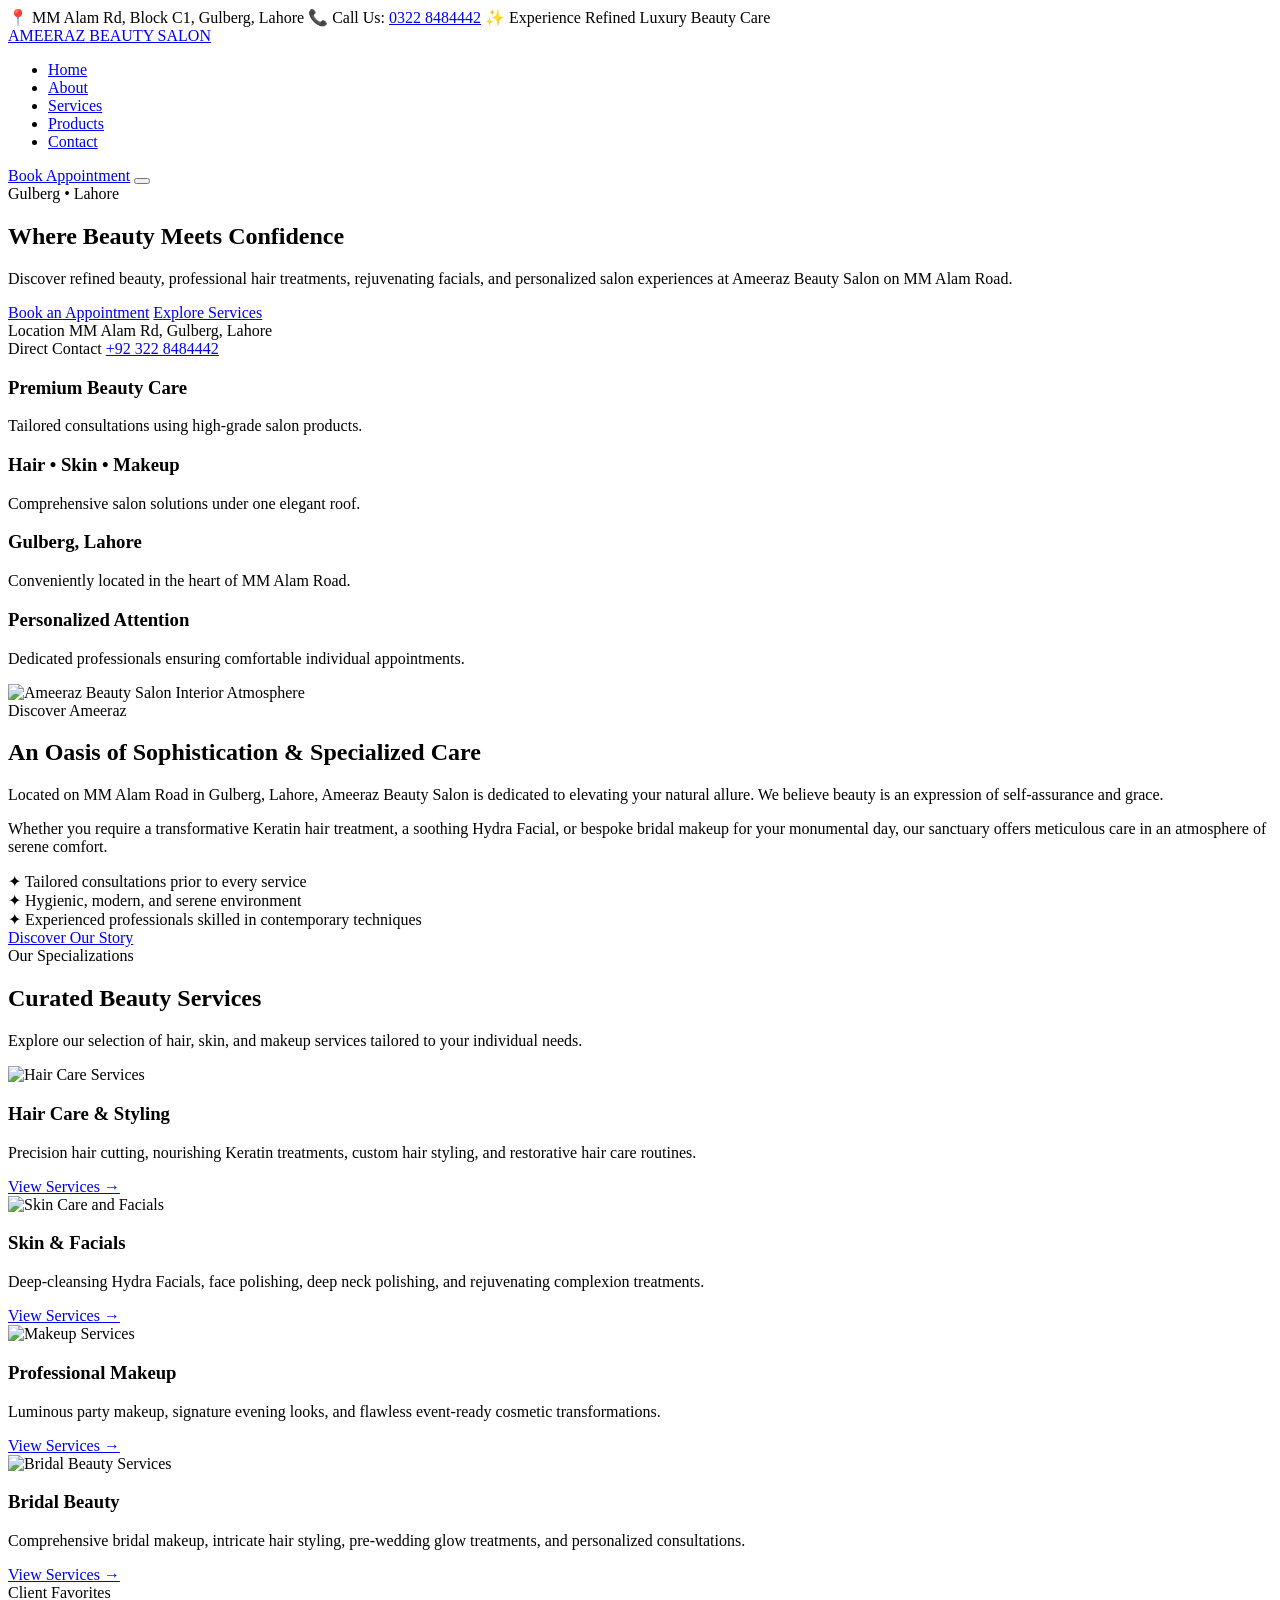
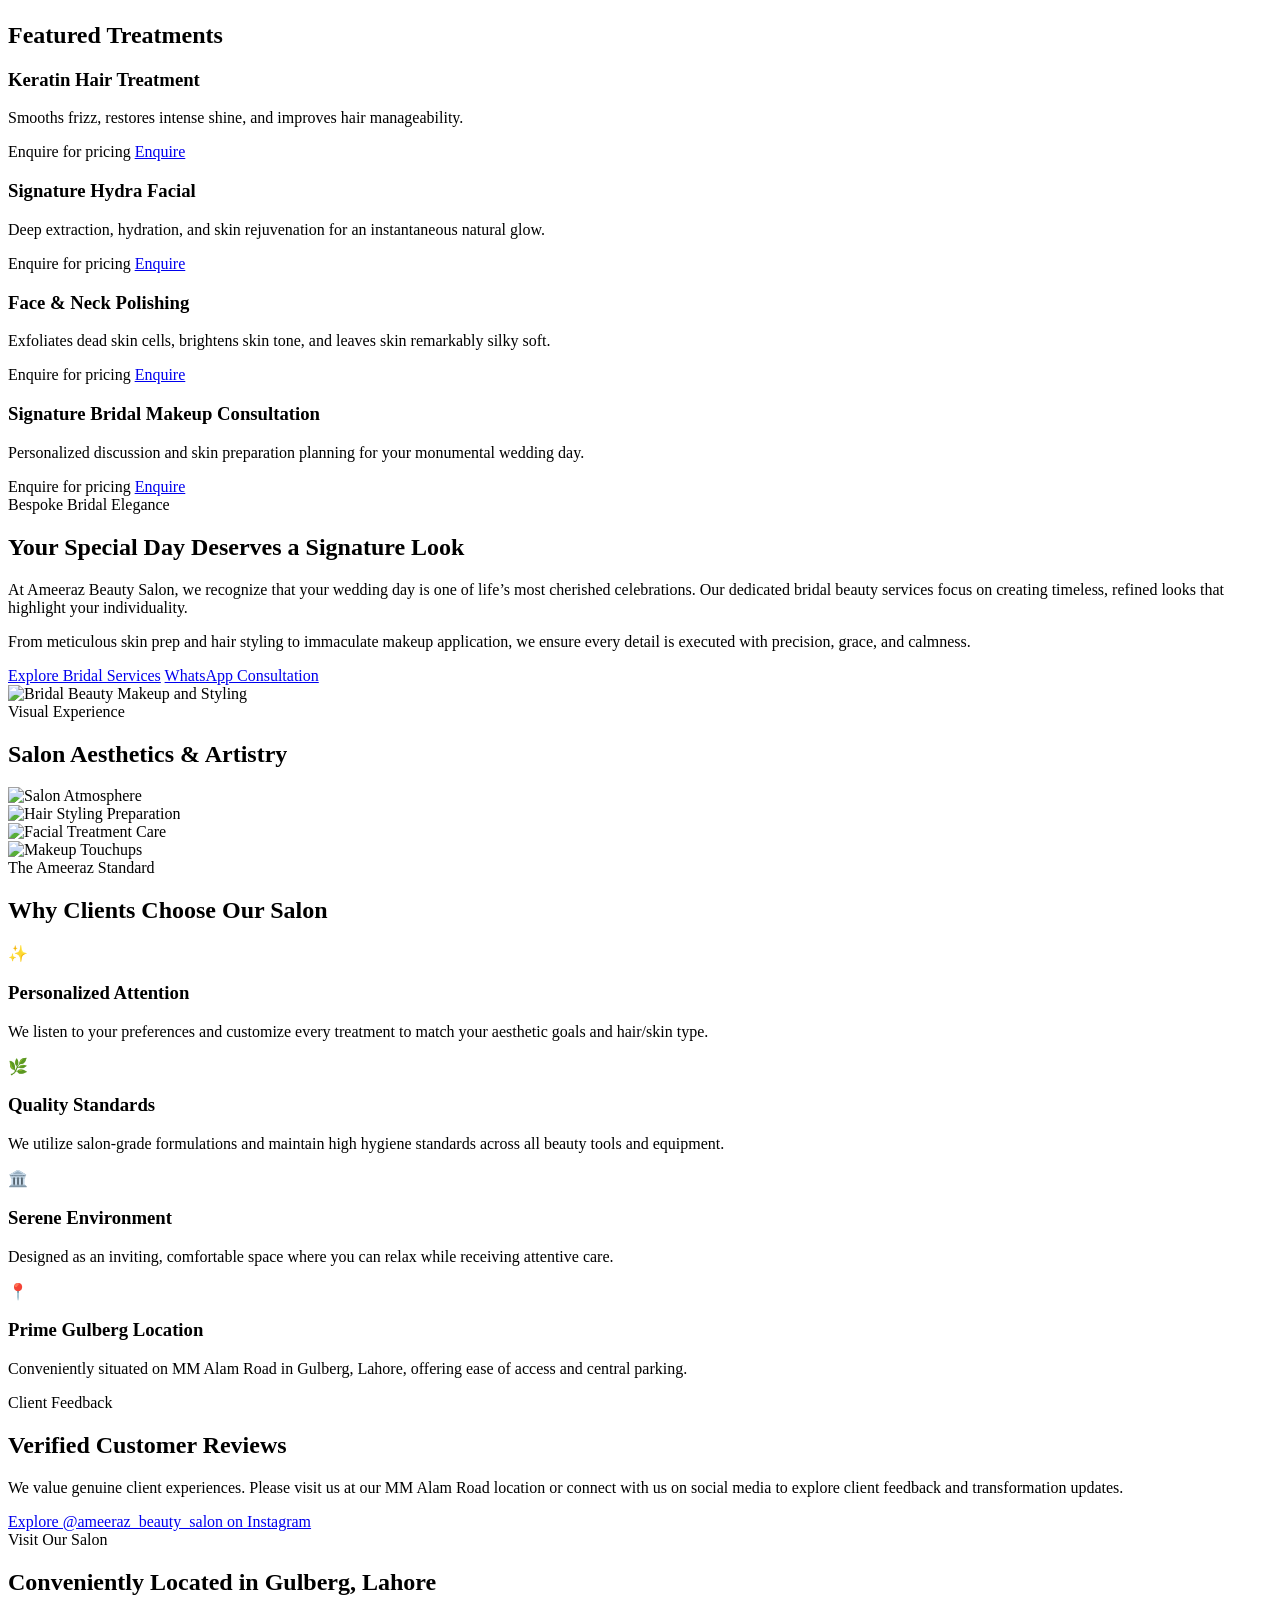
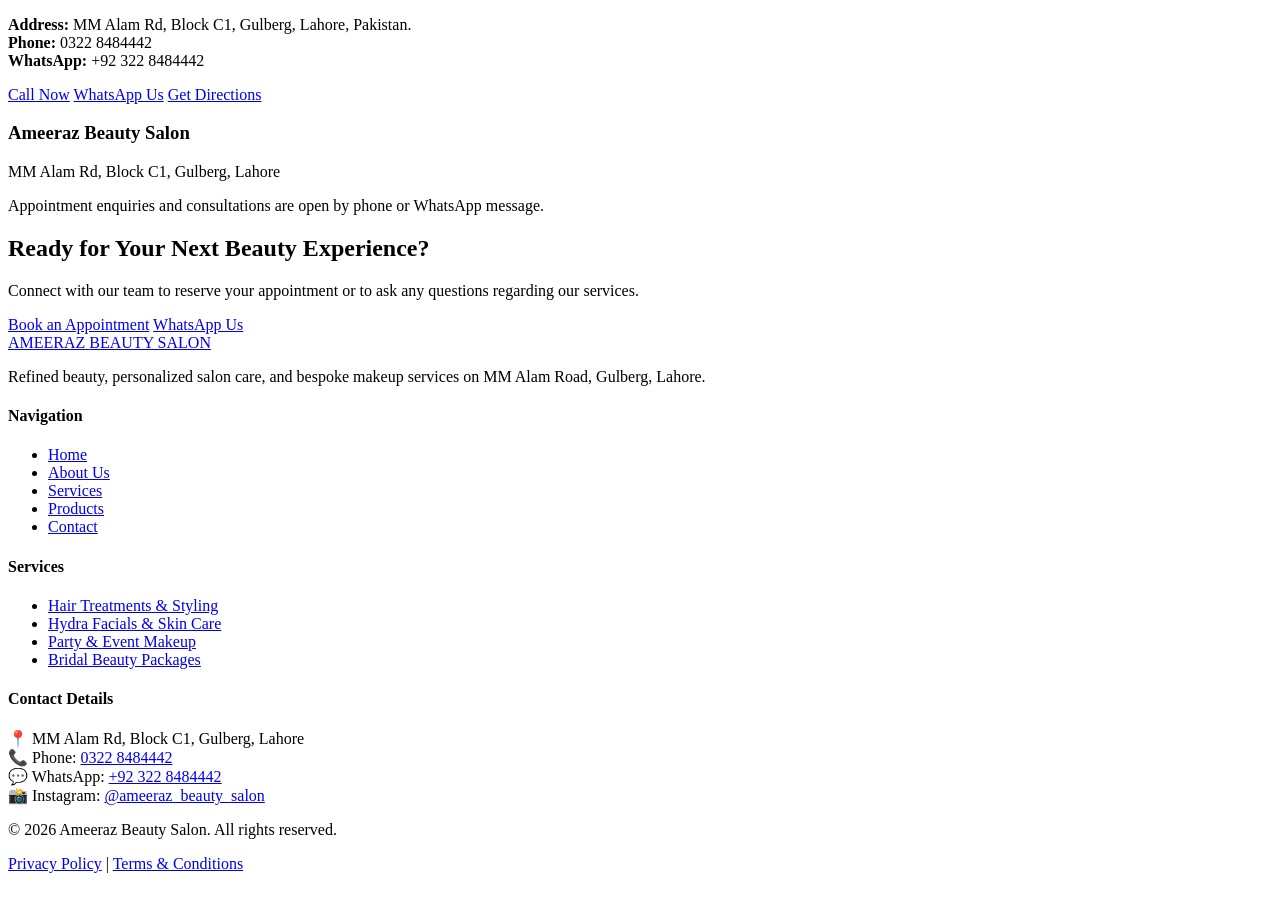
==== index.html @ 0be5ad73 "Create index.html" ====
<!DOCTYPE html>
<html lang="en">
<head>
  <meta charset="UTF-8">
  <meta name="viewport" content="width=device-width, initial-scale=1.0">
  <title>Ameeraz Beauty Salon | Luxury Beauty &amp; Bridal Salon in Gulberg Lahore</title>
  <meta name="description" content="Discover refined beauty, hair care, skin treatments, facials, and bridal makeup at Ameeraz Beauty Salon on MM Alam Road, Gulberg, Lahore. Book your luxury appointment today.">
  <meta name="keywords" content="beauty salon in Gulberg Lahore, ladies beauty salon Lahore, hair salon Gulberg, hydra facial Lahore, bridal makeup Lahore, keratin treatment Lahore">
  <meta name="robots" content="index, follow">
  <link rel="canonical" href="https://ameerazbeautysalon.com/">

  <!-- Open Graph / Facebook -->
  <meta property="og:type" content="website">
  <meta property="og:title" content="Ameeraz Beauty Salon | Luxury Beauty &amp; Bridal Salon in Gulberg Lahore">
  <meta property="og:description" content="Personalized luxury beauty care, hair treatments, hydra facials, and bespoke bridal styling in Gulberg, Lahore.">
  <meta property="og:image" content="https://images.unsplash.com/photo-1560066984-138dadb4c035?q=80&w=1200&auto=format&fit=crop">

  <!-- Twitter -->
  <meta name="twitter:card" content="summary_large_image">
  <meta name="twitter:title" content="Ameeraz Beauty Salon | Luxury Beauty in Gulberg Lahore">
  <meta name="twitter:description" content="Personalized luxury beauty care, hair treatments, hydra facials, and bespoke bridal styling in Gulberg, Lahore.">
  <meta name="twitter:image" content="https://images.unsplash.com/photo-1560066984-138dadb4c035?q=80&w=1200&auto=format&fit=crop">

  <!-- Fonts Preconnect -->
  <link rel="preconnect" href="https://fonts.googleapis.com">
  <link rel="preconnect" href="https://fonts.gstatic.com" crossorigin>
  <link href="https://fonts.googleapis.com/css2?family=Cormorant+Garamond:ital,wght@0,300;0,400;0,500;0,600;1,400&family=Montserrat:wght@300;400;500;600&display=swap" rel="stylesheet">

  <!-- Styles -->
  <link rel="stylesheet" href="style.css">

  <!-- Favicon -->
  <link rel="icon" href="data:image/svg+xml,<svg xmlns=%22http://www.w3.org/2000/svg%22 viewBox=%220 0 100 100%22><text y=%22.9em%22 font-size=%2290%22>✨</text></svg>">

  <!-- Structured Data -->
  <script type="application/ld+json">
  {
    "@context": "https://schema.org",
    "@type": "BeautySalon",
    "name": "Ameeraz Beauty Salon",
    "image": "https://images.unsplash.com/photo-1560066984-138dadb4c035?q=80&w=1200&auto=format&fit=crop",
    "address": {
      "@type": "PostalAddress",
      "streetAddress": "MM Alam Rd, Block C1, Gulberg",
      "addressLocality": "Lahore",
      "addressRegion": "Punjab",
      "countryName": "Pakistan"
    },
    "telephone": "+923228484442",
    "url": "https://ameerazbeautysalon.com/",
    "sameAs": [
      "https://www.instagram.com/ameeraz_beauty_salon/"
    ]
  }
  </script>
</head>
<body>

  <!-- Top Announcement Bar -->
  <div class="top-bar">
    <div class="container top-bar-content">
      <span>📍 MM Alam Rd, Block C1, Gulberg, Lahore</span>
      <span>📞 Call Us: <a href="tel:+923228484442">0322 8484442</a></span>
      <span>✨ Experience Refined Luxury Beauty Care</span>
    </div>
  </div>

  <!-- Main Navigation Header -->
  <header class="header" id="main-header">
    <div class="container header-container">
      <a href="index.html" class="brand-logo" aria-label="Ameeraz Beauty Salon Home">
        <span class="logo-title">AMEERAZ</span>
        <span class="logo-subtitle">BEAUTY SALON</span>
      </a>

      <nav class="nav-menu" id="nav-menu" aria-label="Main Navigation">
        <ul class="nav-list">
          <li><a href="index.html" class="nav-link active">Home</a></li>
          <li><a href="about.html" class="nav-link">About</a></li>
          <li><a href="services.html" class="nav-link">Services</a></li>
          <li><a href="products.html" class="nav-link">Products</a></li>
          <li><a href="contact.html" class="nav-link">Contact</a></li>
        </ul>
      </nav>

      <div class="header-actions">
        <a href="contact.html#appointment-form" class="btn btn-outline btn-sm desktop-only">Book Appointment</a>
        <button class="hamburger-btn" id="hamburger-toggle" aria-label="Toggle Navigation Menu" aria-expanded="false">
          <span class="hamburger-bar"></span>
          <span class="hamburger-bar"></span>
          <span class="hamburger-bar"></span>
        </button>
      </div>
    </div>
  </header>

  <main>
    <!-- Hero Section -->
    <section class="hero-section" id="hero">
      <div id="webgl-canvas-container" class="webgl-background" aria-hidden="true"></div>
      <div class="hero-overlay"></div>
      <div class="container hero-content">
        <span class="sub-badge gs-reveal">Gulberg • Lahore</span>
        <h1 class="hero-title gs-reveal">Where Beauty Meets Confidence</h1>
        <p class="hero-lead gs-reveal">
          Discover refined beauty, professional hair treatments, rejuvenating facials, and personalized salon experiences at Ameeraz Beauty Salon on MM Alam Road.
        </p>
        <div class="hero-cta-group gs-reveal">
          <a href="contact.html#appointment-form" class="btn btn-primary">Book an Appointment</a>
          <a href="services.html" class="btn btn-secondary">Explore Services</a>
        </div>
        <div class="hero-quick-info gs-reveal">
          <div class="info-item">
            <span class="info-label">Location</span>
            <span class="info-val">MM Alam Rd, Gulberg, Lahore</span>
          </div>
          <div class="info-divider"></div>
          <div class="info-item">
            <span class="info-label">Direct Contact</span>
            <a href="tel:+923228484442" class="info-val">+92 322 8484442</a>
          </div>
        </div>
      </div>
    </section>

    <!-- Trust / Value Bar -->
    <section class="section-padding trust-bar bg-light">
      <div class="container">
        <div class="trust-grid">
          <div class="trust-card gs-reveal">
            <h3 class="trust-title">Premium Beauty Care</h3>
            <p class="trust-desc">Tailored consultations using high-grade salon products.</p>
          </div>
          <div class="trust-card gs-reveal">
            <h3 class="trust-title">Hair • Skin • Makeup</h3>
            <p class="trust-desc">Comprehensive salon solutions under one elegant roof.</p>
          </div>
          <div class="trust-card gs-reveal">
            <h3 class="trust-title">Gulberg, Lahore</h3>
            <p class="trust-desc">Conveniently located in the heart of MM Alam Road.</p>
          </div>
          <div class="trust-card gs-reveal">
            <h3 class="trust-title">Personalized Attention</h3>
            <p class="trust-desc">Dedicated professionals ensuring comfortable individual appointments.</p>
          </div>
        </div>
      </div>
    </section>

    <!-- About Preview Section -->
    <section class="section-padding about-preview">
      <div class="container grid-2">
        <div class="image-wrapper gs-reveal">
          <img src="https://images.unsplash.com/photo-1560066984-138dadb4c035?q=80&w=800&auto=format&fit=crop" alt="Ameeraz Beauty Salon Interior Atmosphere" loading="lazy" decoding="async" width="800" height="900" class="img-responsive rounded-img">
        </div>
        <div class="text-content gs-reveal">
          <span class="section-subtitle">Discover Ameeraz</span>
          <h2 class="section-title">An Oasis of Sophistication &amp; Specialized Care</h2>
          <p class="paragraph">
            Located on MM Alam Road in Gulberg, Lahore, Ameeraz Beauty Salon is dedicated to elevating your natural allure. We believe beauty is an expression of self-assurance and grace.
          </p>
          <p class="paragraph">
            Whether you require a transformative Keratin hair treatment, a soothing Hydra Facial, or bespoke bridal makeup for your monumental day, our sanctuary offers meticulous care in an atmosphere of serene comfort.
          </p>
          <div class="feature-bullets">
            <div class="bullet-item">✦ Tailored consultations prior to every service</div>
            <div class="bullet-item">✦ Hygienic, modern, and serene environment</div>
            <div class="bullet-item">✦ Experienced professionals skilled in contemporary techniques</div>
          </div>
          <a href="about.html" class="btn btn-outline margin-top-sm">Discover Our Story</a>
        </div>
      </div>
    </section>

    <!-- Services Showcase -->
    <section class="section-padding bg-dark text-light">
      <div class="container">
        <div class="section-header text-center gs-reveal">
          <span class="section-subtitle gold-text">Our Specializations</span>
          <h2 class="section-title">Curated Beauty Services</h2>
          <p class="section-lead">Explore our selection of hair, skin, and makeup services tailored to your individual needs.</p>
        </div>

        <div class="card-grid">
          <article class="service-card gs-reveal">
            <div class="card-image-box">
              <img src="https://images.unsplash.com/photo-1522337360788-8b13dee7a37e?q=80&w=600&auto=format&fit=crop" alt="Hair Care Services" loading="lazy" decoding="async" width="600" height="400">
            </div>
            <div class="card-body">
              <h3 class="card-title">Hair Care &amp; Styling</h3>
              <p class="card-text">Precision hair cutting, nourishing Keratin treatments, custom hair styling, and restorative hair care routines.</p>
              <a href="services.html#hair-services" class="card-link">View Services &rarr;</a>
            </div>
          </article>

          <article class="service-card gs-reveal">
            <div class="card-image-box">
              <img src="https://images.unsplash.com/photo-1570172619644-dfd03ed5d881?q=80&w=600&auto=format&fit=crop" alt="Skin Care and Facials" loading="lazy" decoding="async" width="600" height="400">
            </div>
            <div class="card-body">
              <h3 class="card-title">Skin &amp; Facials</h3>
              <p class="card-text">Deep-cleansing Hydra Facials, face polishing, deep neck polishing, and rejuvenating complexion treatments.</p>
              <a href="services.html#skin-services" class="card-link">View Services &rarr;</a>
            </div>
          </article>

          <article class="service-card gs-reveal">
            <div class="card-image-box">
              <img src="https://images.unsplash.com/photo-1487412720507-e7ab37603c6f?q=80&w=600&auto=format&fit=crop" alt="Makeup Services" loading="lazy" decoding="async" width="600" height="400">
            </div>
            <div class="card-body">
              <h3 class="card-title">Professional Makeup</h3>
              <p class="card-text">Luminous party makeup, signature evening looks, and flawless event-ready cosmetic transformations.</p>
              <a href="services.html#makeup-services" class="card-link">View Services &rarr;</a>
            </div>
          </article>

          <article class="service-card gs-reveal">
            <div class="card-image-box">
              <img src="https://images.unsplash.com/photo-1519741497674-611481863552?q=80&w=600&auto=format&fit=crop" alt="Bridal Beauty Services" loading="lazy" decoding="async" width="600" height="400">
            </div>
            <div class="card-body">
              <h3 class="card-title">Bridal Beauty</h3>
              <p class="card-text">Comprehensive bridal makeup, intricate hair styling, pre-wedding glow treatments, and personalized consultations.</p>
              <a href="services.html#bridal-services" class="card-link">View Services &rarr;</a>
            </div>
          </article>
        </div>
      </div>
    </section>

    <!-- Featured Treatments Banner -->
    <section class="section-padding bg-light">
      <div class="container">
        <div class="section-header text-center gs-reveal">
          <span class="section-subtitle">Client Favorites</span>
          <h2 class="section-title">Featured Treatments</h2>
        </div>

        <div class="treatment-list">
          <div class="treatment-item gs-reveal">
            <div class="treatment-info">
              <h3 class="treatment-name">Keratin Hair Treatment</h3>
              <p class="treatment-desc">Smooths frizz, restores intense shine, and improves hair manageability.</p>
            </div>
            <div class="treatment-action">
              <span class="price-tag">Enquire for pricing</span>
              <a href="contact.html#appointment-form" class="btn btn-outline btn-sm">Enquire</a>
            </div>
          </div>

          <div class="treatment-item gs-reveal">
            <div class="treatment-info">
              <h3 class="treatment-name">Signature Hydra Facial</h3>
              <p class="treatment-desc">Deep extraction, hydration, and skin rejuvenation for an instantaneous natural glow.</p>
            </div>
            <div class="treatment-action">
              <span class="price-tag">Enquire for pricing</span>
              <a href="contact.html#appointment-form" class="btn btn-outline btn-sm">Enquire</a>
            </div>
          </div>

          <div class="treatment-item gs-reveal">
            <div class="treatment-info">
              <h3 class="treatment-name">Face &amp; Neck Polishing</h3>
              <p class="treatment-desc">Exfoliates dead skin cells, brightens skin tone, and leaves skin remarkably silky soft.</p>
            </div>
            <div class="treatment-action">
              <span class="price-tag">Enquire for pricing</span>
              <a href="contact.html#appointment-form" class="btn btn-outline btn-sm">Enquire</a>
            </div>
          </div>

          <div class="treatment-item gs-reveal">
            <div class="treatment-info">
              <h3 class="treatment-name">Signature Bridal Makeup Consultation</h3>
              <p class="treatment-desc">Personalized discussion and skin preparation planning for your monumental wedding day.</p>
            </div>
            <div class="treatment-action">
              <span class="price-tag">Enquire for pricing</span>
              <a href="contact.html#appointment-form" class="btn btn-outline btn-sm">Enquire</a>
            </div>
          </div>
        </div>
      </div>
    </section>

    <!-- Bridal Experience Editorial -->
    <section class="section-padding bridal-editorial">
      <div class="container grid-2 align-center">
        <div class="text-content gs-reveal">
          <span class="section-subtitle">Bespoke Bridal Elegance</span>
          <h2 class="section-title">Your Special Day Deserves a Signature Look</h2>
          <p class="paragraph">
            At Ameeraz Beauty Salon, we recognize that your wedding day is one of life’s most cherished celebrations. Our dedicated bridal beauty services focus on creating timeless, refined looks that highlight your individuality.
          </p>
          <p class="paragraph">
            From meticulous skin prep and hair styling to immaculate makeup application, we ensure every detail is executed with precision, grace, and calmness.
          </p>
          <div class="btn-row">
            <a href="services.html#bridal-services" class="btn btn-primary">Explore Bridal Services</a>
            <a href="https://wa.me/923228484442?text=Hello%20Ameeraz%20Beauty%20Salon,%20I%20would%20like%20to%20enquire%20about%20your%20bridal%20packages." target="_blank" rel="noopener noreferrer" class="btn btn-whatsapp">WhatsApp Consultation</a>
          </div>
        </div>
        <div class="image-wrapper gs-reveal">
          <img src="https://images.unsplash.com/photo-1519741497674-611481863552?q=80&w=800&auto=format&fit=crop" alt="Bridal Beauty Makeup and Styling" loading="lazy" decoding="async" width="800" height="900" class="img-responsive rounded-img">
        </div>
      </div>
    </section>

    <!-- Gallery Placeholder Masonry -->
    <section class="section-padding bg-light">
      <div class="container">
        <div class="section-header text-center gs-reveal">
          <span class="section-subtitle">Visual Experience</span>
          <h2 class="section-title">Salon Aesthetics &amp; Artistry</h2>
        </div>
        <div class="gallery-grid">
          <div class="gallery-item gs-reveal">
            <img src="https://images.unsplash.com/photo-1560066984-138dadb4c035?q=80&w=600&auto=format&fit=crop" alt="Salon Atmosphere" loading="lazy" decoding="async" width="600" height="400">
          </div>
          <div class="gallery-item gs-reveal">
            <img src="https://images.unsplash.com/photo-1522337360788-8b13dee7a37e?q=80&w=600&auto=format&fit=crop" alt="Hair Styling Preparation" loading="lazy" decoding="async" width="600" height="400">
          </div>
          <div class="gallery-item gs-reveal">
            <img src="https://images.unsplash.com/photo-1570172619644-dfd03ed5d881?q=80&w=600&auto=format&fit=crop" alt="Facial Treatment Care" loading="lazy" decoding="async" width="600" height="400">
          </div>
          <div class="gallery-item gs-reveal">
            <img src="https://images.unsplash.com/photo-1487412720507-e7ab37603c6f?q=80&w=600&auto=format&fit=crop" alt="Makeup Touchups" loading="lazy" decoding="async" width="600" height="400">
          </div>
        </div>
      </div>
    </section>

    <!-- Why Choose Ameeraz -->
    <section class="section-padding">
      <div class="container">
        <div class="section-header text-center gs-reveal">
          <span class="section-subtitle">The Ameeraz Standard</span>
          <h2 class="section-title">Why Clients Choose Our Salon</h2>
        </div>
        <div class="why-grid">
          <div class="why-card gs-reveal">
            <div class="why-icon">✨</div>
            <h3 class="why-title">Personalized Attention</h3>
            <p class="why-text">We listen to your preferences and customize every treatment to match your aesthetic goals and hair/skin type.</p>
          </div>
          <div class="why-card gs-reveal">
            <div class="why-icon">🌿</div>
            <h3 class="why-title">Quality Standards</h3>
            <p class="why-text">We utilize salon-grade formulations and maintain high hygiene standards across all beauty tools and equipment.</p>
          </div>
          <div class="why-card gs-reveal">
            <div class="why-icon">🏛️</div>
            <h3 class="why-title">Serene Environment</h3>
            <p class="why-text">Designed as an inviting, comfortable space where you can relax while receiving attentive care.</p>
          </div>
          <div class="why-card gs-reveal">
            <div class="why-icon">📍</div>
            <h3 class="why-title">Prime Gulberg Location</h3>
            <p class="why-text">Conveniently situated on MM Alam Road in Gulberg, Lahore, offering ease of access and central parking.</p>
          </div>
        </div>
      </div>
    </section>

    <!-- Verified Reviews Info Section (No fake reviews) -->
    <section class="section-padding bg-light">
      <div class="container text-center max-width-md">
        <div class="gs-reveal">
          <span class="section-subtitle">Client Feedback</span>
          <h2 class="section-title">Verified Customer Reviews</h2>
          <p class="paragraph margin-bottom-md">
            We value genuine client experiences. Please visit us at our MM Alam Road location or connect with us on social media to explore client feedback and transformation updates.
          </p>
          <a href="https://www.instagram.com/ameeraz_beauty_salon/" target="_blank" rel="noopener noreferrer" class="btn btn-outline">Explore @ameeraz_beauty_salon on Instagram</a>
        </div>
      </div>
    </section>

    <!-- Location & Direct Contact Action -->
    <section class="section-padding bg-dark text-light">
      <div class="container grid-2 align-center">
        <div class="gs-reveal">
          <span class="section-subtitle gold-text">Visit Our Salon</span>
          <h2 class="section-title">Conveniently Located in Gulberg, Lahore</h2>
          <p class="paragraph text-light-muted">
            <strong>Address:</strong> MM Alam Rd, Block C1, Gulberg, Lahore, Pakistan.<br>
            <strong>Phone:</strong> 0322 8484442<br>
            <strong>WhatsApp:</strong> +92 322 8484442
          </p>
          <div class="btn-row">
            <a href="tel:+923228484442" class="btn btn-primary">Call Now</a>
            <a href="https://wa.me/923228484442" target="_blank" rel="noopener noreferrer" class="btn btn-whatsapp">WhatsApp Us</a>
            <a href="contact.html#map-section" class="btn btn-outline">Get Directions</a>
          </div>
        </div>
        <div class="location-box gs-reveal">
          <div class="location-card-inner">
            <h3 class="gold-text">Ameeraz Beauty Salon</h3>
            <p>MM Alam Rd, Block C1, Gulberg, Lahore</p>
            <p class="margin-top-sm">Appointment enquiries and consultations are open by phone or WhatsApp message.</p>
          </div>
        </div>
      </div>
    </section>

    <!-- Final Call to Action -->
    <section class="section-padding cta-banner">
      <div class="container text-center max-width-md gs-reveal">
        <h2 class="section-title">Ready for Your Next Beauty Experience?</h2>
        <p class="paragraph">
          Connect with our team to reserve your appointment or to ask any questions regarding our services.
        </p>
        <div class="btn-row justify-center margin-top-md">
          <a href="contact.html#appointment-form" class="btn btn-primary">Book an Appointment</a>
          <a href="https://wa.me/923228484442?text=Hello%20Ameeraz%20Beauty%20Salon,%20I%20would%20like%20to%20enquire%20about%20booking%20an%20appointment." target="_blank" rel="noopener noreferrer" class="btn btn-whatsapp">WhatsApp Us</a>
        </div>
      </div>
    </section>
  </main>

  <!-- Footer -->
  <footer class="site-footer">
    <div class="container footer-grid">
      <div class="footer-col brand-col">
        <a href="index.html" class="brand-logo footer-logo">
          <span class="logo-title">AMEERAZ</span>
          <span class="logo-subtitle">BEAUTY SALON</span>
        </a>
        <p class="footer-desc">
          Refined beauty, personalized salon care, and bespoke makeup services on MM Alam Road, Gulberg, Lahore.
        </p>
      </div>

      <div class="footer-col">
        <h4 class="footer-heading">Navigation</h4>
        <ul class="footer-links">
          <li><a href="index.html">Home</a></li>
          <li><a href="about.html">About Us</a></li>
          <li><a href="services.html">Services</a></li>
          <li><a href="products.html">Products</a></li>
          <li><a href="contact.html">Contact</a></li>
        </ul>
      </div>

      <div class="footer-col">
        <h4 class="footer-heading">Services</h4>
        <ul class="footer-links">
          <li><a href="services.html#hair-services">Hair Treatments &amp; Styling</a></li>
          <li><a href="services.html#skin-services">Hydra Facials &amp; Skin Care</a></li>
          <li><a href="services.html#makeup-services">Party &amp; Event Makeup</a></li>
          <li><a href="services.html#bridal-services">Bridal Beauty Packages</a></li>
        </ul>
      </div>

      <div class="footer-col">
        <h4 class="footer-heading">Contact Details</h4>
        <p class="footer-contact-info">
          📍 MM Alam Rd, Block C1, Gulberg, Lahore<br>
          📞 Phone: <a href="tel:+923228484442">0322 8484442</a><br>
          💬 WhatsApp: <a href="https://wa.me/923228484442" target="_blank" rel="noopener noreferrer">+92 322 8484442</a><br>
          📸 Instagram: <a href="https://www.instagram.com/ameeraz_beauty_salon/" target="_blank" rel="noopener noreferrer">@ameeraz_beauty_salon</a>
        </p>
      </div>
    </div>

    <div class="footer-bottom">
      <div class="container footer-bottom-content">
        <p>&copy; 2026 Ameeraz Beauty Salon. All rights reserved.</p>
        <div class="legal-links">
          <a href="privacy-policy.html">Privacy Policy</a>
          <span>|</span>
          <a href="terms.html">Terms &amp; Conditions</a>
        </div>
      </div>
    </div>
  </footer>

  <!-- Floating WhatsApp Button -->
  <a href="https://wa.me/923228484442?text=Hello%20Ameeraz%20Beauty%20Salon,%20I%20would%20like%20to%20enquire%20about%20your%20services%20and%20book%20an%20appointment." class="floating-whatsapp" target="_blank" rel="noopener noreferrer" aria-label="Chat with Ameeraz Beauty Salon on WhatsApp">
    <svg width="28" height="28" viewBox="0 0 24 24" fill="#ffffff"><path d="M.057 24l1.687-6.163c-1.041-1.804-1.588-3.849-1.587-5.946.003-6.556 5.338-11.891 11.893-11.891 3.181.001 6.167 1.24 8.413 3.488 2.245 2.248 3.481 5.236 3.48 8.414-.003 6.557-5.338 11.892-11.893 11.892-1.99-.001-3.951-.5-5.688-1.448l-6.305 1.654zm6.597-3.807c1.676.995 3.276 1.591 5.392 1.592 5.448 0 9.886-4.434 9.889-9.885.002-5.462-4.415-9.89-9.881-9.892-5.452 0-9.887 4.434-9.889 9.884-.001 2.225.651 3.891 1.746 5.634l-.999 3.648 3.742-.981zm11.387-5.464c-.074-.124-.272-.198-.57-.347-.297-.149-1.758-.868-2.031-.967-.272-.099-.47-.149-.669.149-.198.297-.768.967-.941 1.165-.173.198-.347.223-.644.074-.297-.149-1.255-.462-2.39-1.475-.883-.788-1.48-1.761-1.653-2.059-.173-.297-.018-.458.13-.606.134-.133.297-.347.446-.521.151-.172.2-.296.3-.495.099-.198.05-.372-.025-.521-.075-.148-.669-1.611-.916-2.206-.242-.579-.487-.501-.669-.51l-.57-.01c-.198 0-.52.074-.792.372s-1.04 1.016-1.04 2.479 1.065 2.876 1.213 3.074c.149.198 2.095 3.2 5.076 4.487.709.306 1.263.489 1.694.626.712.226 1.36.194 1.872.118.571-.085 1.758-.719 2.006-1.413.248-.695.248-1.29.173-1.414z"/></svg>
  </a>

  <!-- JS Libraries (Deferred for performance) -->
  <script src="https://cdnjs.cloudflare.com/ajax/libs/gsap/3.12.2/gsap.min.js" defer></script>
  <script src="https://cdnjs.cloudflare.com/ajax/libs/gsap/3.12.2/ScrollTrigger.min.js" defer></script>
  <script src="https://cdnjs.cloudflare.com/ajax/libs/three.js/r128/three.min.js" defer></script>

  <!-- Application Logic -->
  <script src="main.js" defer></script>
  <script src="animations.js" defer></script>
</body>
</html>
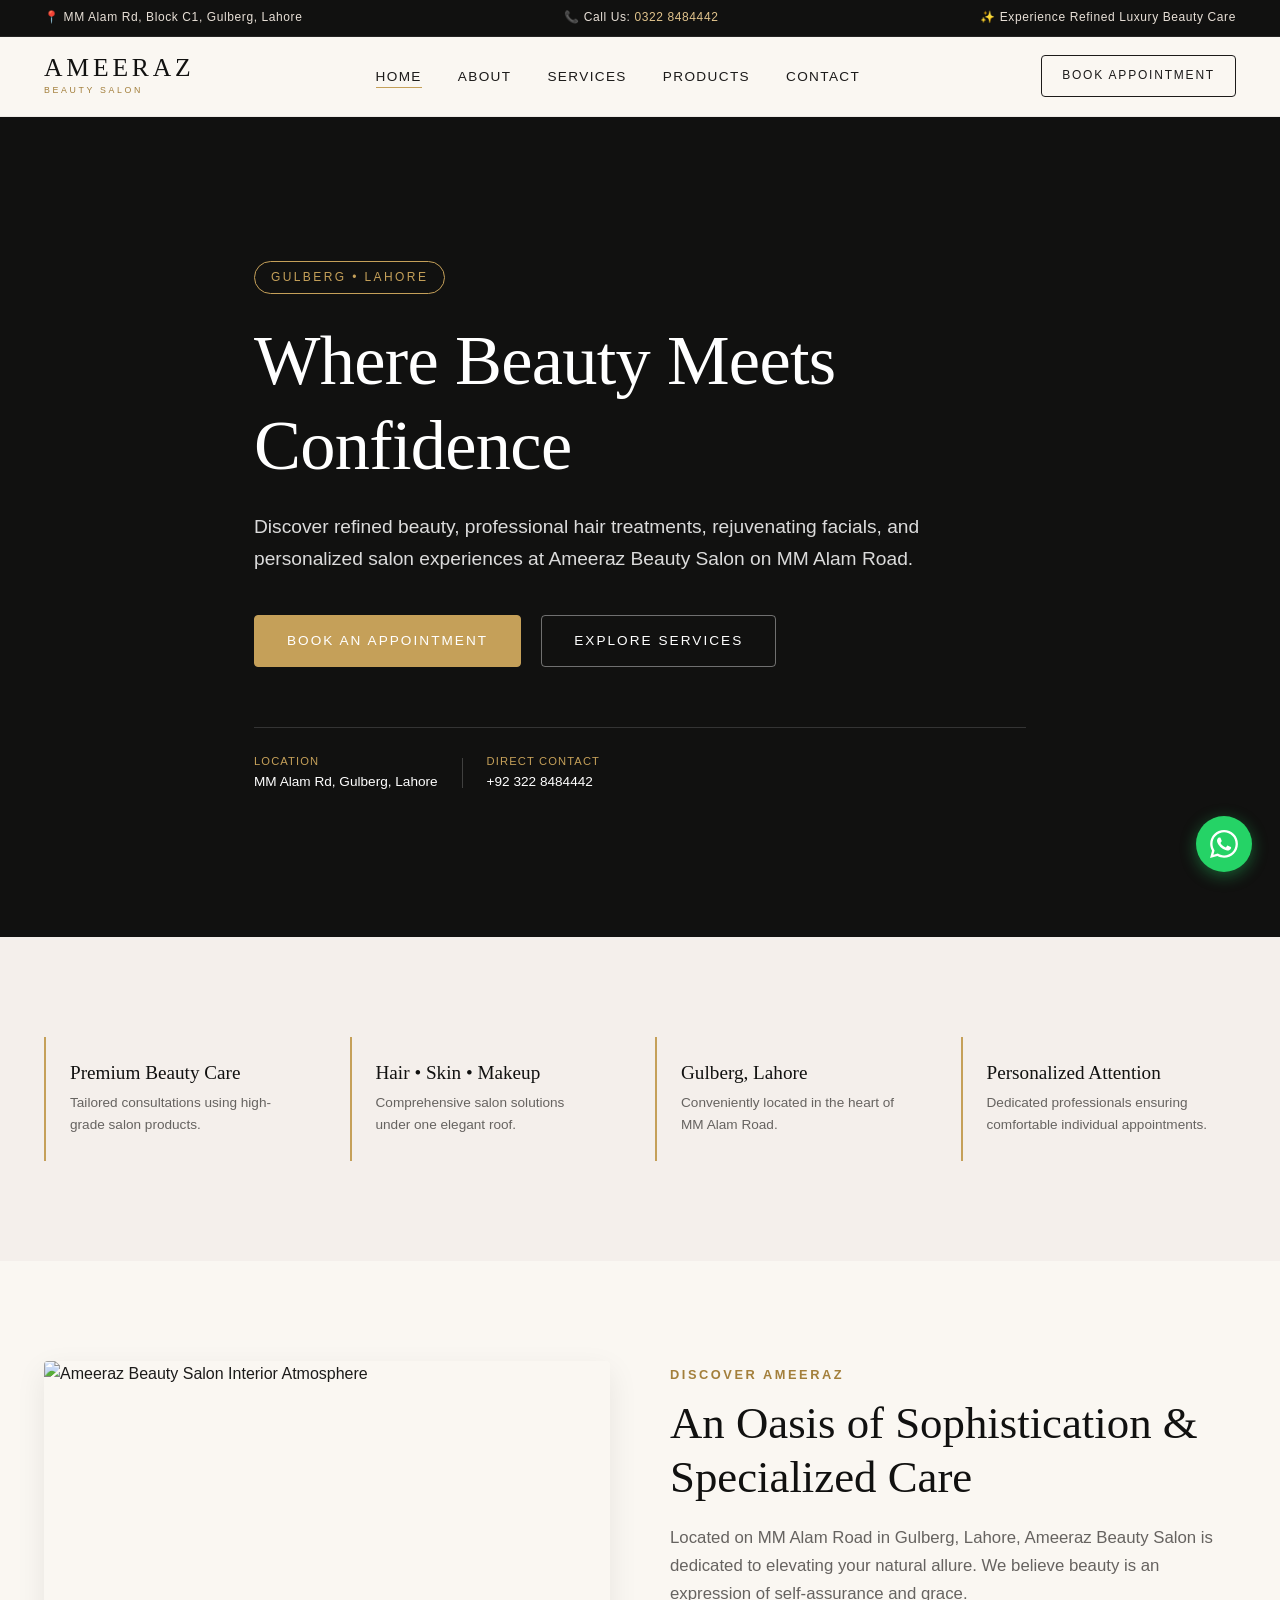
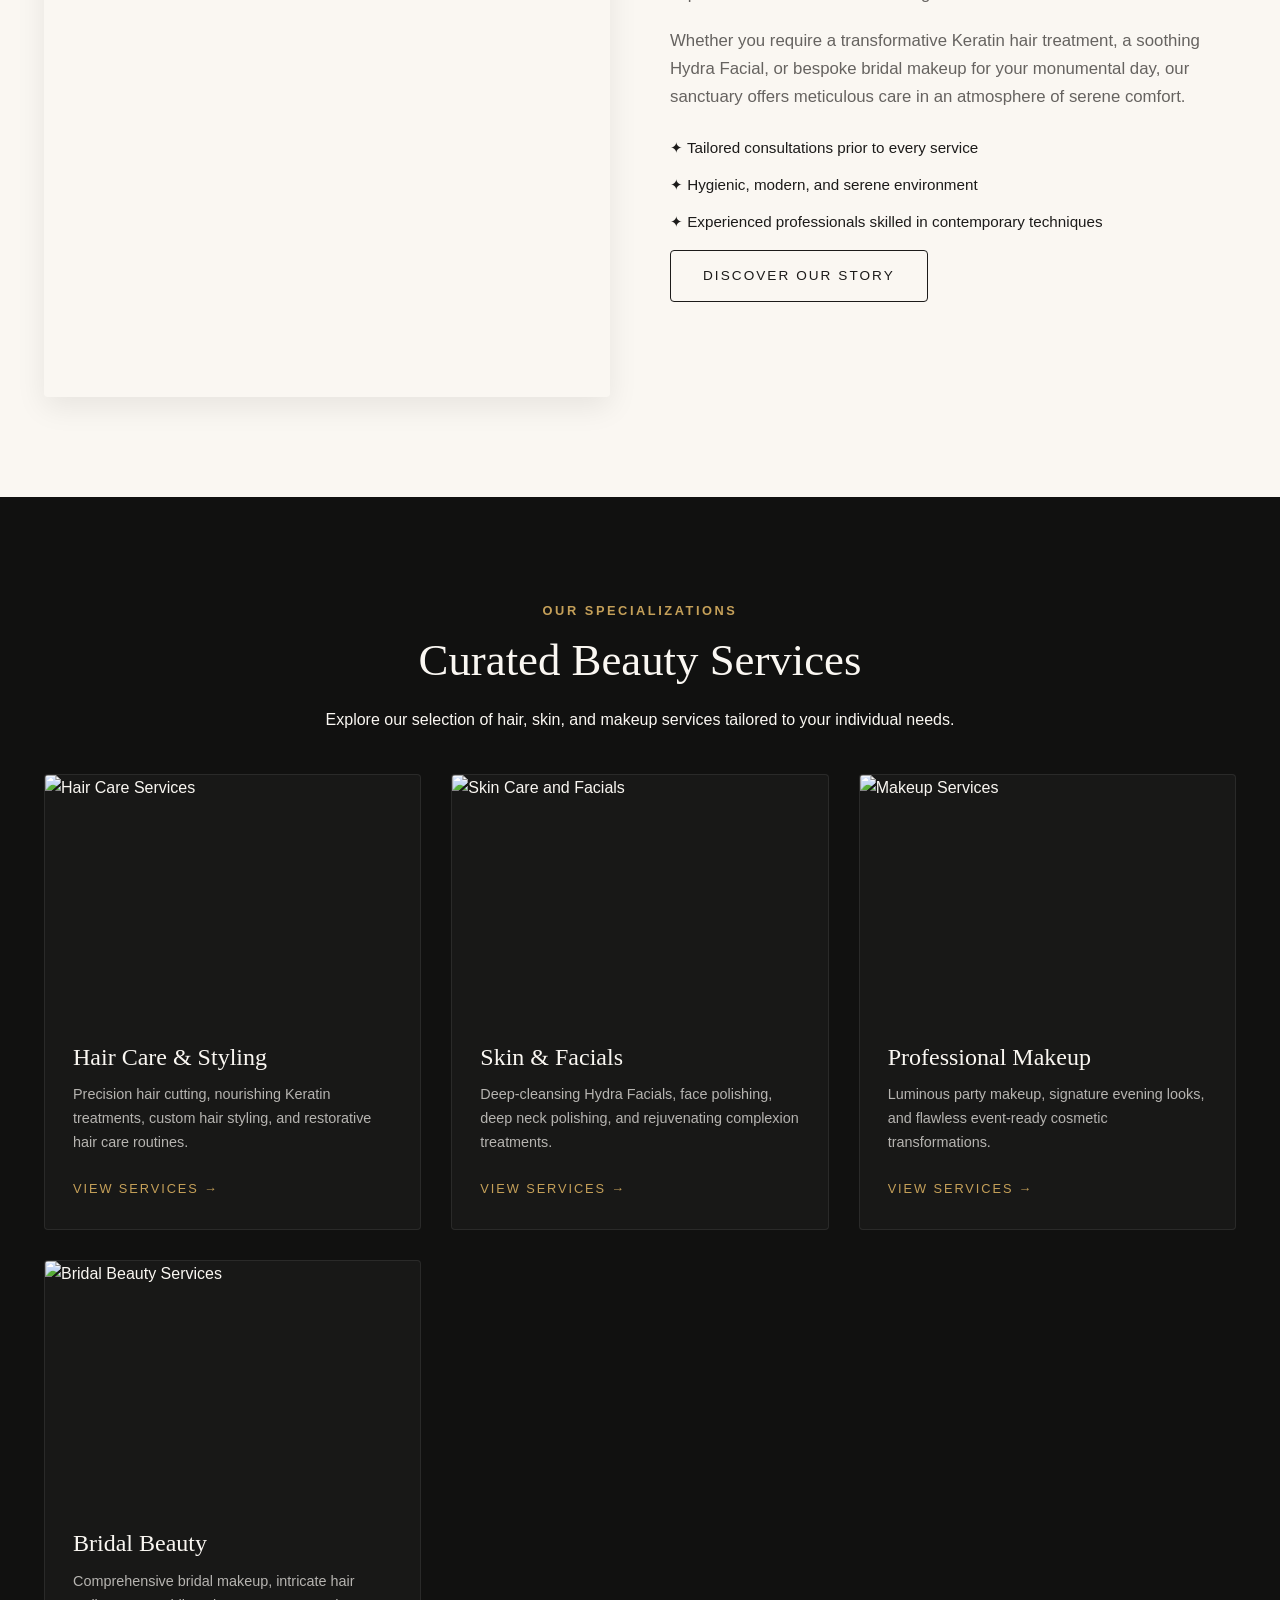
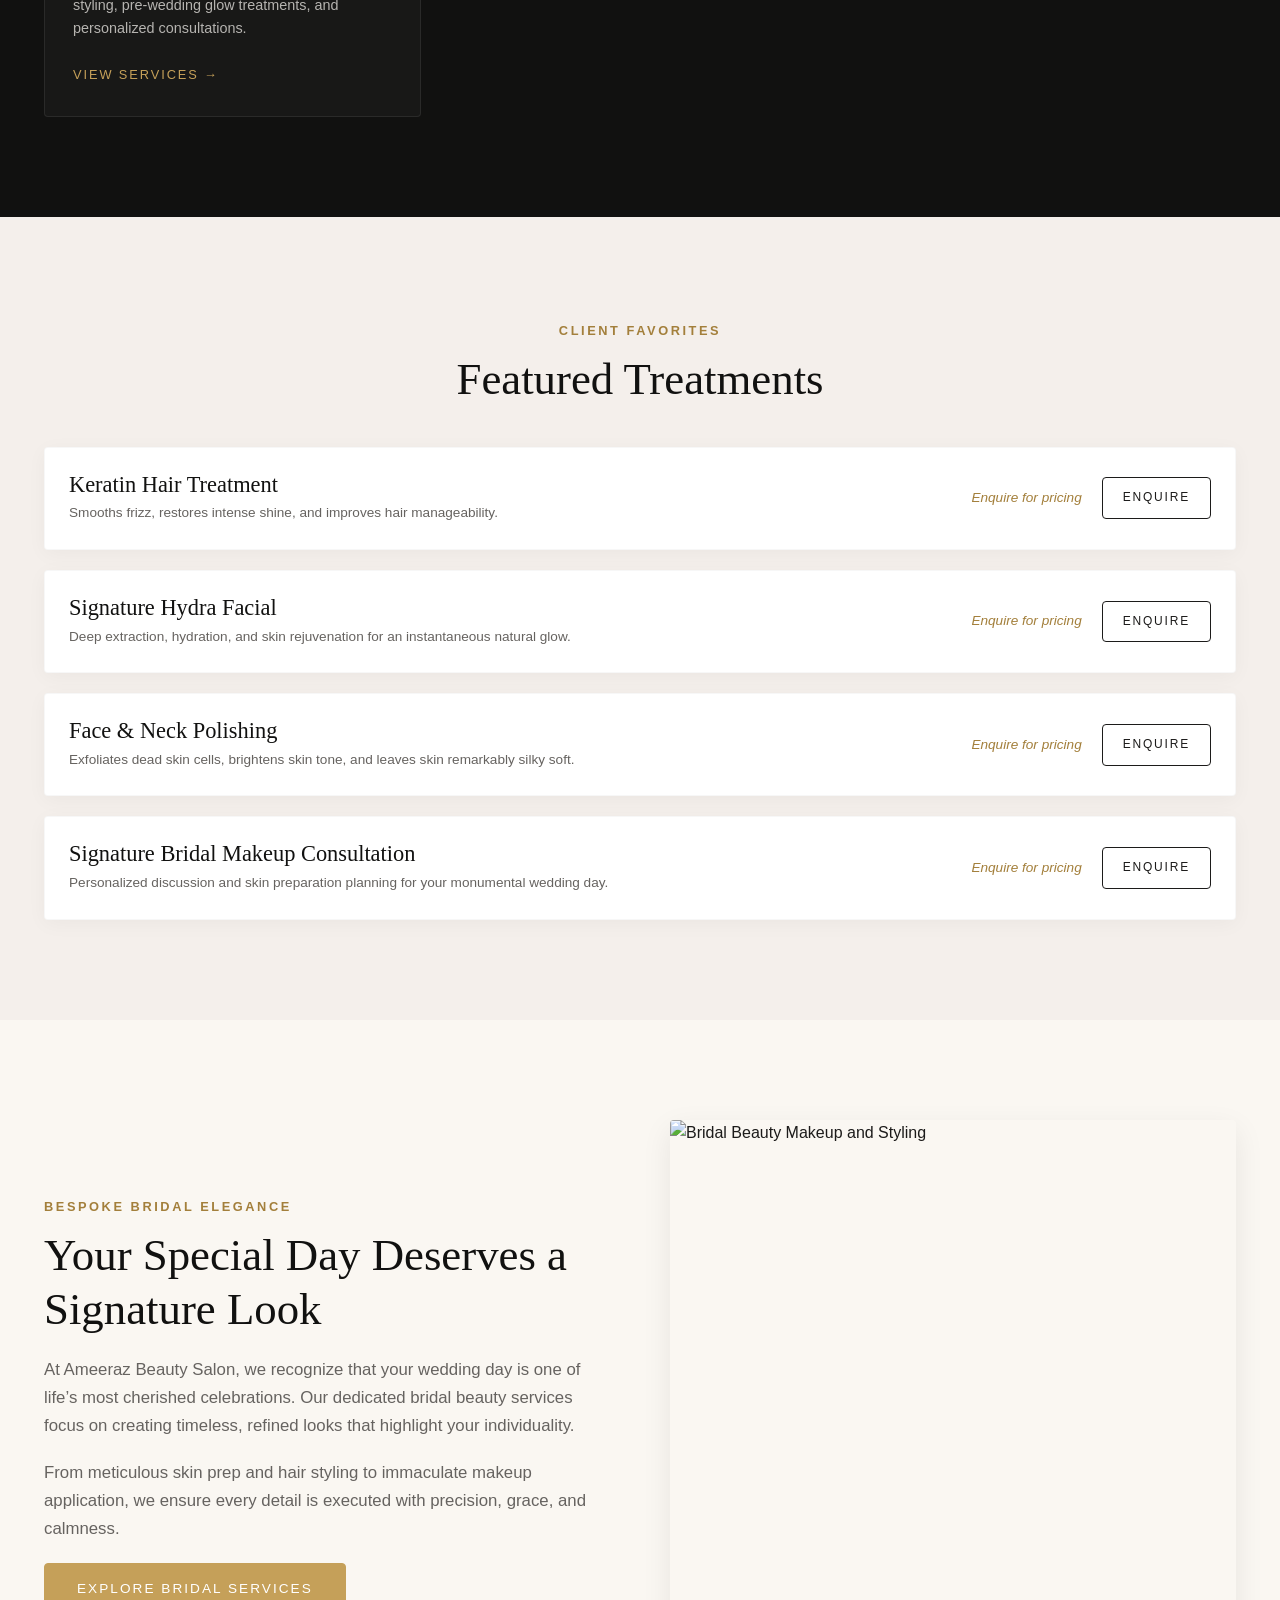
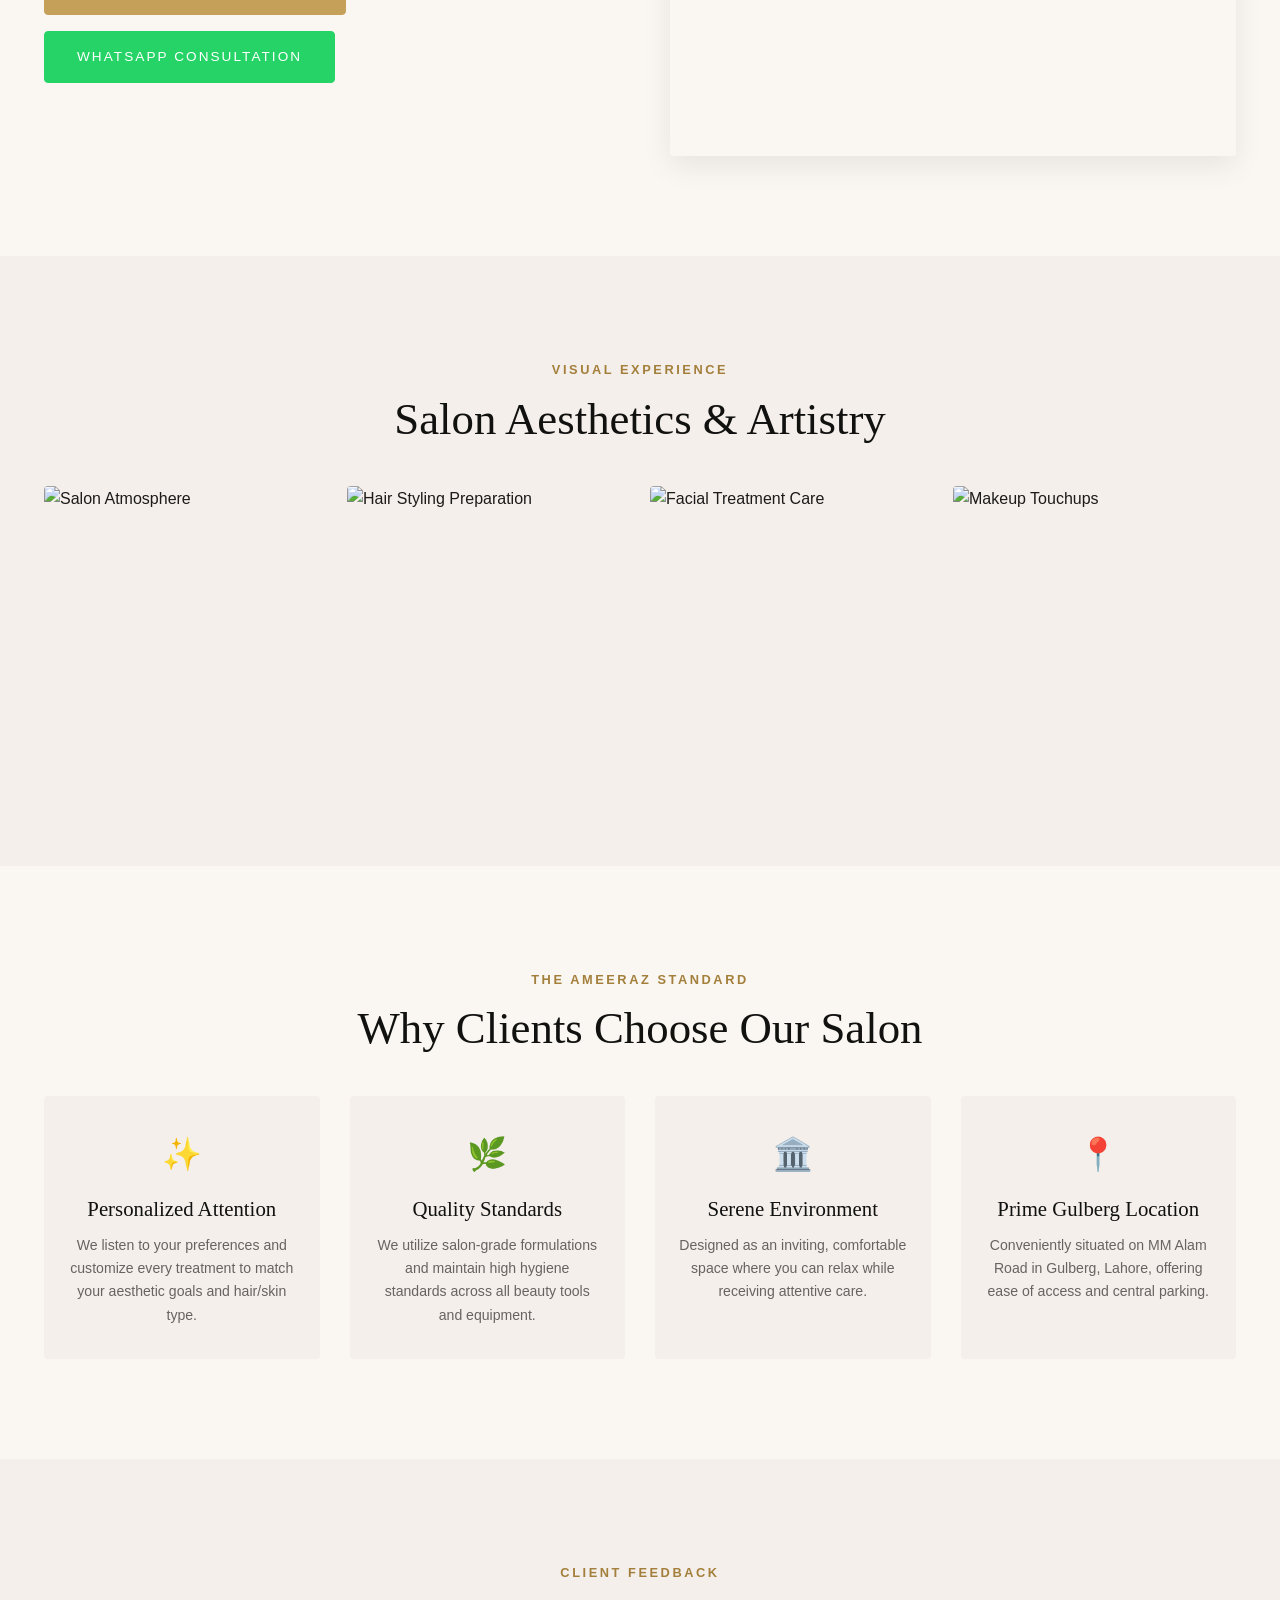
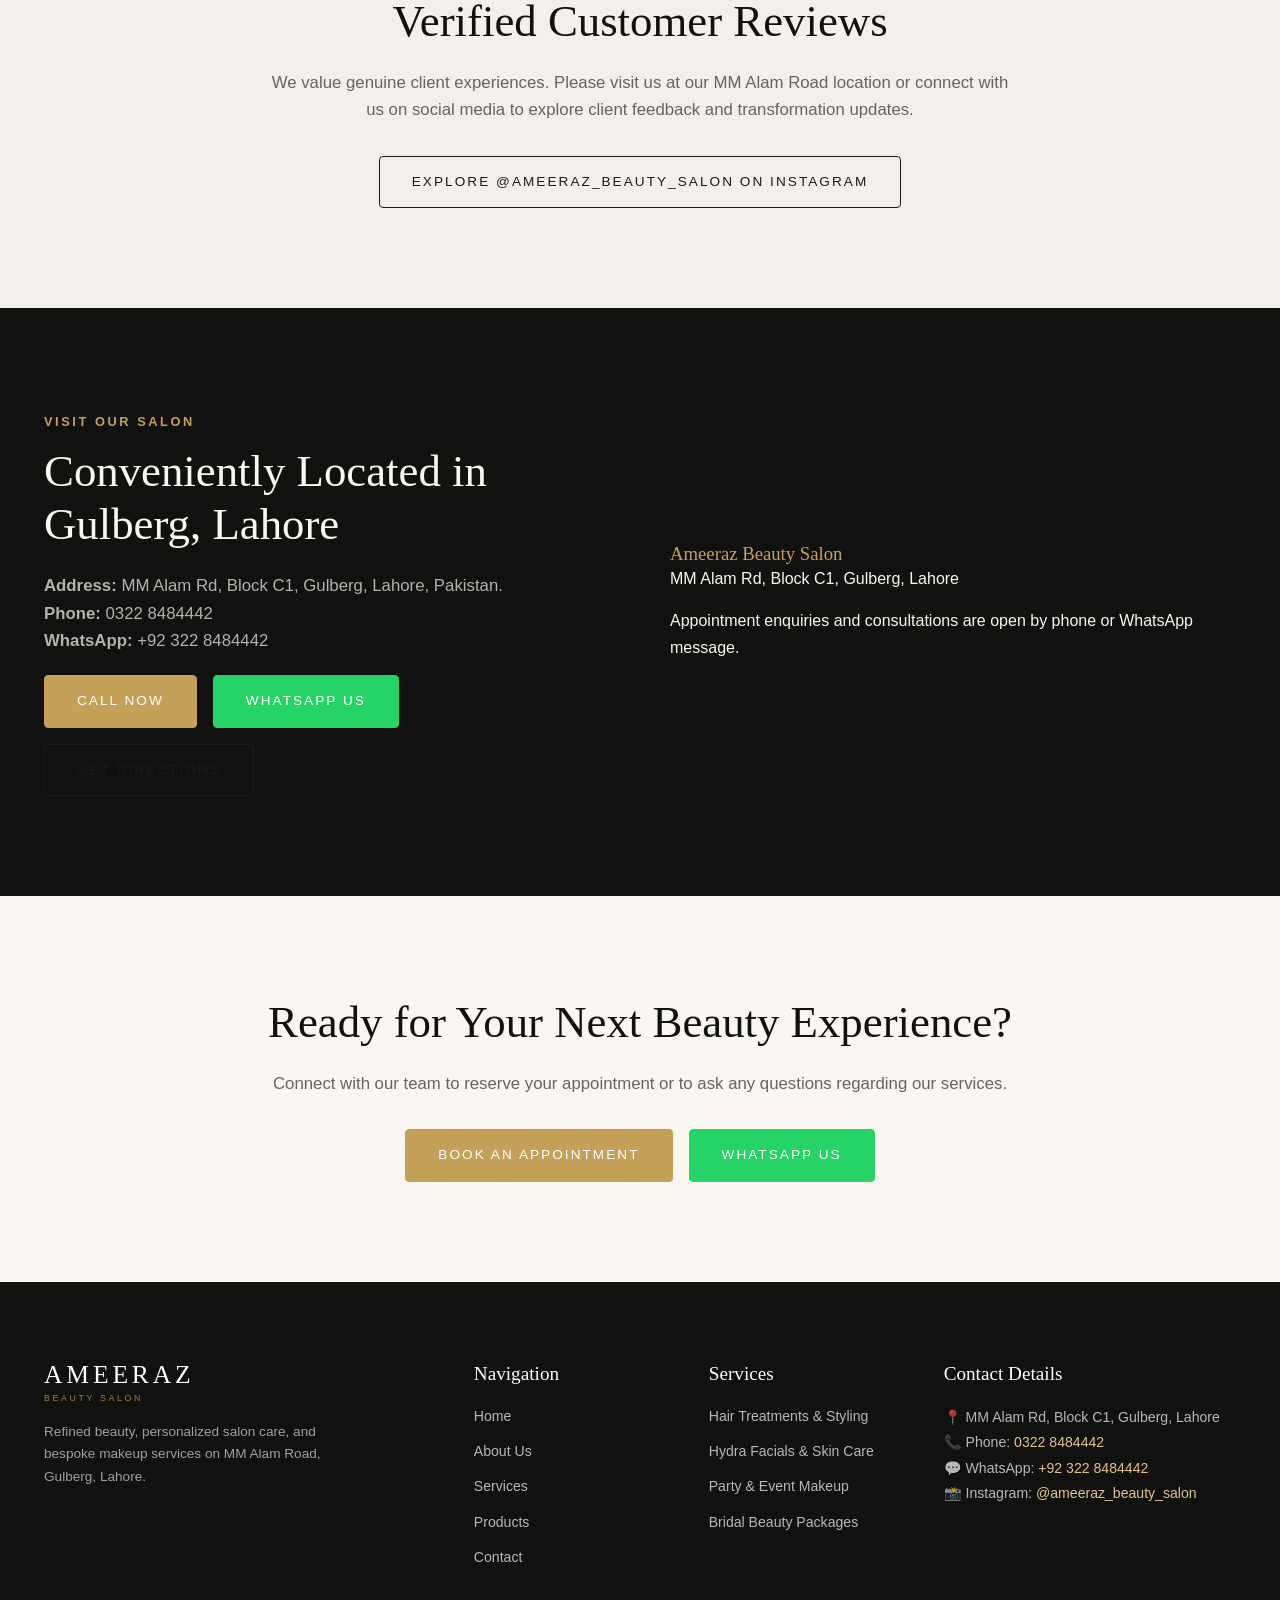
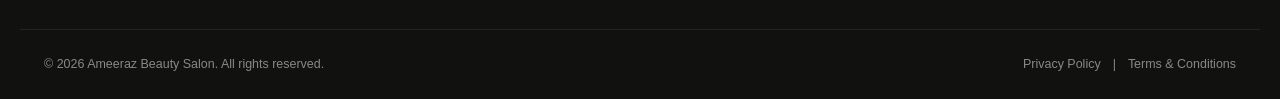
==== commit c9426c07: "Update index.html" ====
--- a/index.html
+++ b/index.html
@@ -101,7 +101,7 @@
       <div class="hero-overlay"></div>
       <div class="container hero-content">
         <span class="sub-badge gs-reveal">Gulberg • Lahore</span>
-        <h1 class="hero-title gs-reveal">Where Beauty Meets Confidence</h1>
+        <h1 class="hero-title gs-reveal" style = " color: white;">Where Beauty Meets Confidence</h1>
         <p class="hero-lead gs-reveal">
           Discover refined beauty, professional hair treatments, rejuvenating facials, and personalized salon experiences at Ameeraz Beauty Salon on MM Alam Road.
         </p>
--- a/style.css
+++ b/style.css
@@ -0,0 +1,1141 @@
+/* ==========================================================================
+   AMEERAZ BEAUTY SALON - LUXURY SYSTEM STYLESHEET
+   Design Language: Luxury, Editorial, Minimal, Sophisticated, Feminine
+   ========================================================================== */
+
+/* --- CSS Variables / Color Palette --- */
+:root {
+  --color-cream: #FAF7F2;
+  --color-ivory: #F4EFEB;
+  --color-sand: #E8E0D7;
+  --color-charcoal: #1C1B1A;
+  --color-black: #111110;
+  --color-gold: #C5A059;
+  --color-gold-light: #E0C38C;
+  --color-gold-dark: #A37F3B;
+  --color-muted: #666360;
+  --color-white: #FFFFFF;
+  --color-whatsapp: #25D366;
+  --color-whatsapp-dark: #1DA851;
+
+  --font-heading: 'Cormorant Garamond', Georgia, serif;
+  --font-body: 'Montserrat', -apple-system, BlinkMacSystemFont, "Segoe UI", Roboto, sans-serif;
+
+  --transition-fast: 0.2s cubic-bezier(0.16, 1, 0.3, 1);
+  --transition-smooth: 0.4s cubic-bezier(0.16, 1, 0.3, 1);
+  --transition-slow: 0.8s cubic-bezier(0.16, 1, 0.3, 1);
+
+  --max-width: 1240px;
+  --header-height: 80px;
+  --border-radius: 4px;
+  --shadow-subtle: 0 4px 20px rgba(0, 0, 0, 0.04);
+  --shadow-medium: 0 10px 30px rgba(0, 0, 0, 0.08);
+}
+
+/* --- Global Reset & Base Styles --- */
+*, *::before, *::after {
+  box-sizing: border-box;
+  margin: 0;
+  padding: 0;
+}
+
+html {
+  font-size: 16px;
+  scroll-behavior: smooth;
+  -webkit-font-smoothing: antialiased;
+  -moz-osx-font-smoothing: grayscale;
+}
+
+body {
+  font-family: var(--font-body);
+  background-color: var(--color-cream);
+  color: var(--color-charcoal);
+  line-height: 1.65;
+  overflow-x: hidden;
+}
+
+body.nav-open {
+  overflow: hidden;
+}
+
+img {
+  max-width: 100%;
+  height: auto;
+  display: block;
+}
+
+a {
+  color: inherit;
+  text-decoration: none;
+  transition: color var(--transition-fast);
+}
+
+button, input, select, textarea {
+  font-family: inherit;
+  font-size: inherit;
+}
+
+ul {
+  list-style: none;
+}
+
+/* --- Accessibility Focus States --- */
+a:focus-visible, button:focus-visible, input:focus-visible, select:focus-visible, textarea:focus-visible {
+  outline: 2px solid var(--color-gold);
+  outline-offset: 3px;
+}
+
+/* --- Container & Layout Helpers --- */
+.container {
+  width: 100%;
+  max-width: var(--max-width);
+  margin: 0 auto;
+  padding: 0 24px;
+}
+
+.max-width-md {
+  max-width: 800px;
+  margin-left: auto;
+  margin-right: auto;
+}
+
+.section-padding {
+  padding: 100px 0;
+}
+
+.section-padding-sm {
+  padding: 40px 0;
+}
+
+.grid-2 {
+  display: grid;
+  grid-template-columns: 1fr 1fr;
+  gap: 60px;
+}
+
+.align-center {
+  align-items: center;
+}
+
+.align-start {
+  align-items: flex-start;
+}
+
+.text-center {
+  text-align: center;
+}
+
+.justify-center {
+  justify-content: center;
+}
+
+/* --- Typography System --- */
+h1, h2, h3, h4, h5, h6 {
+  font-family: var(--font-heading);
+  font-weight: 400;
+  line-height: 1.2;
+  color: var(--color-black);
+}
+
+.hero-title {
+  font-size: clamp(2.8rem, 5.5vw, 4.8rem);
+  letter-spacing: -0.01em;
+  margin-bottom: 24px;
+}
+
+.section-title {
+  font-size: clamp(2rem, 3.5vw, 3.2rem);
+  margin-bottom: 20px;
+}
+
+.page-title {
+  font-size: clamp(2.5rem, 4vw, 3.8rem);
+  margin-bottom: 16px;
+}
+
+.section-subtitle {
+  display: inline-block;
+  font-size: 0.8rem;
+  text-transform: uppercase;
+  letter-spacing: 0.2em;
+  color: var(--color-gold-dark);
+  margin-bottom: 12px;
+  font-weight: 600;
+}
+
+.gold-text {
+  color: var(--color-gold) !important;
+}
+
+.paragraph {
+  font-size: 1.05rem;
+  color: var(--color-muted);
+  margin-bottom: 20px;
+  font-weight: 300;
+}
+
+.text-light {
+  color: var(--color-cream);
+}
+
+.text-light-muted {
+  color: rgba(250, 247, 242, 0.7);
+}
+
+.bg-light {
+  background-color: var(--color-ivory);
+}
+
+.bg-dark {
+  background-color: var(--color-black);
+  color: var(--color-cream);
+}
+
+.bg-dark h1, .bg-dark h2, .bg-dark h3 {
+  color: var(--color-cream);
+}
+
+/* --- Buttons & Interactive Elements --- */
+.btn {
+  display: inline-flex;
+  align-items: center;
+  justify-content: center;
+  padding: 14px 32px;
+  font-size: 0.85rem;
+  text-transform: uppercase;
+  letter-spacing: 0.15em;
+  font-weight: 500;
+  border-radius: var(--border-radius);
+  transition: all var(--transition-fast);
+  cursor: pointer;
+  border: 1px solid transparent;
+}
+
+.btn-primary {
+  background-color: var(--color-gold);
+  color: var(--color-white);
+  border-color: var(--color-gold);
+}
+
+.btn-primary:hover {
+  background-color: var(--color-gold-dark);
+  border-color: var(--color-gold-dark);
+  transform: translateY(-2px);
+}
+
+.btn-secondary {
+  background-color: transparent;
+  color: var(--color-white);
+  border-color: rgba(255, 255, 255, 0.4);
+}
+
+.btn-secondary:hover {
+  border-color: var(--color-white);
+  background-color: rgba(255, 255, 255, 0.08);
+}
+
+.btn-outline {
+  background-color: transparent;
+  color: var(--color-charcoal);
+  border-color: var(--color-charcoal);
+}
+
+.btn-outline:hover {
+  background-color: var(--color-charcoal);
+  color: var(--color-white);
+}
+
+.btn-whatsapp {
+  background-color: var(--color-whatsapp);
+  color: var(--color-white);
+  border-color: var(--color-whatsapp);
+}
+
+.btn-whatsapp:hover {
+  background-color: var(--color-whatsapp-dark);
+  border-color: var(--color-whatsapp-dark);
+}
+
+.btn-sm {
+  padding: 10px 20px;
+  font-size: 0.75rem;
+}
+
+.btn-row {
+  display: flex;
+  flex-wrap: wrap;
+  gap: 16px;
+  align-items: center;
+}
+
+.margin-top-sm { margin-top: 16px; }
+.margin-top-md { margin-top: 32px; }
+.margin-bottom-md { margin-bottom: 32px; }
+
+/* --- Top Announcement Bar --- */
+.top-bar {
+  background-color: var(--color-black);
+  color: var(--color-sand);
+  font-size: 0.75rem;
+  letter-spacing: 0.05em;
+  padding: 8px 0;
+  border-bottom: 1px solid rgba(255, 255, 255, 0.08);
+}
+
+.top-bar-content {
+  display: flex;
+  justify-content: space-between;
+  align-items: center;
+}
+
+.top-bar a {
+  color: var(--color-gold-light);
+}
+
+/* --- Header & Navigation --- */
+.header {
+  position: sticky;
+  top: 0;
+  left: 0;
+  width: 100%;
+  height: var(--header-height);
+  background-color: rgba(250, 247, 242, 0.92);
+  backdrop-filter: blur(10px);
+  z-index: 1000;
+  border-bottom: 1px solid rgba(0, 0, 0, 0.05);
+  transition: background-color var(--transition-fast), box-shadow var(--transition-fast);
+}
+
+.header.scrolled {
+  box-shadow: var(--shadow-subtle);
+  background-color: rgba(250, 247, 242, 0.98);
+}
+
+.header-container {
+  display: flex;
+  align-items: center;
+  justify-content: space-between;
+  height: 100%;
+}
+
+.brand-logo {
+  display: flex;
+  flex-direction: column;
+}
+
+.logo-title {
+  font-family: var(--font-heading);
+  font-size: 1.6rem;
+  letter-spacing: 0.15em;
+  font-weight: 500;
+  color: var(--color-black);
+  line-height: 1;
+}
+
+.logo-subtitle {
+  font-size: 0.55rem;
+  letter-spacing: 0.3em;
+  color: var(--color-gold-dark);
+  text-transform: uppercase;
+  margin-top: 3px;
+}
+
+.nav-list {
+  display: flex;
+  gap: 36px;
+}
+
+.nav-link {
+  font-size: 0.85rem;
+  text-transform: uppercase;
+  letter-spacing: 0.1em;
+  font-weight: 400;
+  color: var(--color-charcoal);
+  position: relative;
+  padding: 4px 0;
+}
+
+.nav-link::after {
+  content: '';
+  position: absolute;
+  bottom: 0;
+  left: 0;
+  width: 0%;
+  height: 1px;
+  background-color: var(--color-gold);
+  transition: width var(--transition-fast);
+}
+
+.nav-link:hover::after, .nav-link.active::after {
+  width: 100%;
+}
+
+.hamburger-btn {
+  display: none;
+  background: none;
+  border: none;
+  cursor: pointer;
+  padding: 8px;
+  flex-direction: column;
+  gap: 5px;
+}
+
+.hamburger-bar {
+  width: 24px;
+  height: 2px;
+  background-color: var(--color-black);
+  transition: all var(--transition-fast);
+}
+
+/* --- Hero Section --- */
+.hero-section {
+  position: relative;
+  min-height: calc(100vh - var(--header-height));
+  display: flex;
+  align-items: center;
+  background-color: var(--color-black);
+  color: var(--color-white);
+  overflow: hidden;
+  padding: 80px 0;
+}
+
+.webgl-background {
+  position: absolute;
+  top: 0;
+  left: 0;
+  width: 100%;
+  height: 100%;
+  z-index: 1;
+  opacity: 0.6;
+}
+
+.hero-overlay {
+  position: absolute;
+  top: 0;
+  left: 0;
+  width: 100%;
+  height: 100%;
+  background: radial-gradient(circle at center, rgba(17, 17, 16, 0.4) 0%, rgba(17, 17, 16, 0.85) 100%);
+  z-index: 2;
+}
+
+.hero-content {
+  position: relative;
+  z-index: 3;
+  max-width: 820px;
+}
+
+.sub-badge {
+  display: inline-block;
+  padding: 6px 16px;
+  border: 1px solid var(--color-gold);
+  color: var(--color-gold);
+  font-size: 0.75rem;
+  letter-spacing: 0.2em;
+  text-transform: uppercase;
+  border-radius: 50px;
+  margin-bottom: 24px;
+}
+
+.hero-lead {
+  font-size: 1.2rem;
+  color: rgba(255, 255, 255, 0.85);
+  font-weight: 300;
+  margin-bottom: 40px;
+  max-width: 680px;
+}
+
+.hero-cta-group {
+  display: flex;
+  gap: 20px;
+  margin-bottom: 60px;
+}
+
+.hero-quick-info {
+  display: flex;
+  align-items: center;
+  gap: 24px;
+  padding-top: 24px;
+  border-top: 1px solid rgba(255, 255, 255, 0.15);
+  font-size: 0.85rem;
+}
+
+.info-label {
+  display: block;
+  font-size: 0.7rem;
+  text-transform: uppercase;
+  color: var(--color-gold);
+  letter-spacing: 0.1em;
+}
+
+.info-val {
+  color: var(--color-white);
+}
+
+.info-divider {
+  width: 1px;
+  height: 30px;
+  background-color: rgba(255, 255, 255, 0.2);
+}
+
+/* --- Trust / Value Bar --- */
+.trust-grid {
+  display: grid;
+  grid-template-columns: repeat(4, 1fr);
+  gap: 30px;
+}
+
+.trust-card {
+  padding: 24px;
+  border-left: 2px solid var(--color-gold);
+}
+
+.trust-title {
+  font-size: 1.2rem;
+  margin-bottom: 8px;
+}
+
+.trust-desc {
+  font-size: 0.85rem;
+  color: var(--color-muted);
+}
+
+/* --- Image Wrappers & Layout Elements --- */
+.rounded-img {
+  border-radius: var(--border-radius);
+  box-shadow: var(--shadow-medium);
+  object-fit: cover;
+  width: 100%;
+}
+
+.feature-bullets {
+  margin-top: 24px;
+  display: flex;
+  flex-direction: column;
+  gap: 12px;
+  font-size: 0.95rem;
+  color: var(--color-charcoal);
+}
+
+/* --- Cards System --- */
+.card-grid {
+  display: grid;
+  grid-template-columns: repeat(auto-fit, minmax(280px, 1fr));
+  gap: 30px;
+  margin-top: 40px;
+}
+
+.service-card {
+  background-color: rgba(255, 255, 255, 0.03);
+  border: 1px solid rgba(255, 255, 255, 0.08);
+  border-radius: var(--border-radius);
+  overflow: hidden;
+  transition: transform var(--transition-fast), border-color var(--transition-fast);
+}
+
+.service-card:hover {
+  transform: translateY(-6px);
+  border-color: var(--color-gold);
+}
+
+.card-image-box {
+  width: 100%;
+  height: 240px;
+  overflow: hidden;
+}
+
+.card-image-box img {
+  width: 100%;
+  height: 100%;
+  object-fit: cover;
+  transition: transform var(--transition-smooth);
+}
+
+.service-card:hover .card-image-box img {
+  transform: scale(1.05);
+}
+
+.card-body {
+  padding: 28px;
+}
+
+.card-title {
+  font-size: 1.5rem;
+  margin-bottom: 12px;
+}
+
+.card-text {
+  font-size: 0.9rem;
+  color: var(--color-muted);
+  margin-bottom: 20px;
+  font-weight: 300;
+}
+
+.bg-dark .card-text {
+  color: rgba(250, 247, 242, 0.7);
+}
+
+.card-link {
+  font-size: 0.8rem;
+  text-transform: uppercase;
+  letter-spacing: 0.15em;
+  color: var(--color-gold);
+  font-weight: 500;
+}
+
+/* --- Treatment List --- */
+.treatment-list {
+  display: flex;
+  flex-direction: column;
+  gap: 20px;
+  margin-top: 40px;
+}
+
+.treatment-item {
+  display: flex;
+  justify-content: space-between;
+  align-items: center;
+  padding: 24px;
+  background-color: var(--color-white);
+  border-radius: var(--border-radius);
+  box-shadow: var(--shadow-subtle);
+  border: 1px solid rgba(0, 0, 0, 0.03);
+}
+
+.treatment-name {
+  font-size: 1.4rem;
+  margin-bottom: 4px;
+}
+
+.treatment-desc {
+  font-size: 0.85rem;
+  color: var(--color-muted);
+}
+
+.treatment-action {
+  display: flex;
+  align-items: center;
+  gap: 20px;
+}
+
+.price-tag {
+  font-size: 0.85rem;
+  font-style: italic;
+  color: var(--color-gold-dark);
+}
+
+/* --- Editorial & Why Choose Grid --- */
+.why-grid {
+  display: grid;
+  grid-template-columns: repeat(auto-fit, minmax(240px, 1fr));
+  gap: 30px;
+  margin-top: 40px;
+}
+
+.why-card {
+  padding: 32px 24px;
+  background-color: var(--color-ivory);
+  border-radius: var(--border-radius);
+  text-align: center;
+}
+
+.why-icon {
+  font-size: 2rem;
+  margin-bottom: 16px;
+}
+
+.why-title {
+  font-size: 1.3rem;
+  margin-bottom: 12px;
+}
+
+.why-text {
+  font-size: 0.88rem;
+  color: var(--color-muted);
+}
+
+/* --- Masonry Gallery --- */
+.gallery-grid {
+  display: grid;
+  grid-template-columns: repeat(auto-fill, minmax(260px, 1fr));
+  gap: 20px;
+  margin-top: 40px;
+}
+
+.gallery-item {
+  border-radius: var(--border-radius);
+  overflow: hidden;
+  height: 280px;
+}
+
+.gallery-item img {
+  width: 100%;
+  height: 100%;
+  object-fit: cover;
+  transition: transform var(--transition-smooth);
+}
+
+.gallery-item:hover img {
+  transform: scale(1.06);
+}
+
+/* --- Filter Bar (Services Page) --- */
+.filter-bar {
+  display: flex;
+  justify-content: center;
+  flex-wrap: wrap;
+  gap: 12px;
+}
+
+.filter-btn {
+  background-color: transparent;
+  border: 1px solid var(--color-sand);
+  padding: 8px 20px;
+  font-size: 0.8rem;
+  text-transform: uppercase;
+  letter-spacing: 0.1em;
+  border-radius: 50px;
+  cursor: pointer;
+  transition: all var(--transition-fast);
+}
+
+.filter-btn.active, .filter-btn:hover {
+  background-color: var(--color-gold);
+  border-color: var(--color-gold);
+  color: var(--color-white);
+}
+
+/* --- Service Detailed Catalog --- */
+.service-category-block {
+  margin-bottom: 60px;
+}
+
+.category-heading {
+  font-size: 2.2rem;
+  margin-bottom: 30px;
+  padding-bottom: 12px;
+  border-bottom: 1px solid var(--color-sand);
+}
+
+.service-list-grid {
+  display: grid;
+  grid-template-columns: repeat(auto-fit, minmax(280px, 1fr));
+  gap: 24px;
+}
+
+.service-detail-card {
+  background-color: var(--color-white);
+  padding: 28px;
+  border-radius: var(--border-radius);
+  box-shadow: var(--shadow-subtle);
+  display: flex;
+  flex-direction: column;
+  justify-content: space-between;
+}
+
+.service-detail-title {
+  font-size: 1.4rem;
+  margin-bottom: 10px;
+}
+
+.service-detail-text {
+  font-size: 0.88rem;
+  color: var(--color-muted);
+  margin-bottom: 20px;
+}
+
+.card-footer-info {
+  display: flex;
+  justify-content: space-between;
+  align-items: center;
+  padding-top: 16px;
+  border-top: 1px solid rgba(0, 0, 0, 0.05);
+}
+
+.price-notice {
+  font-size: 0.78rem;
+  color: var(--color-gold-dark);
+  font-style: italic;
+}
+
+.category-cta {
+  margin-top: 32px;
+  display: flex;
+  gap: 16px;
+}
+
+.section-divider {
+  border: none;
+  height: 1px;
+  background-color: var(--color-sand);
+  margin: 60px 0;
+}
+
+/* --- Products Page Placeholders --- */
+.product-placeholder-card {
+  background-color: var(--color-white);
+  border-radius: var(--border-radius);
+  overflow: hidden;
+  box-shadow: var(--shadow-subtle);
+  border: 1px solid rgba(0, 0, 0, 0.04);
+}
+
+.placeholder-img-box {
+  width: 100%;
+  height: 220px;
+  background-color: var(--color-sand);
+  display: flex;
+  align-items: center;
+  justify-content: center;
+}
+
+.placeholder-label {
+  font-size: 0.8rem;
+  text-transform: uppercase;
+  letter-spacing: 0.1em;
+  color: var(--color-muted);
+}
+
+.notice-box {
+  padding: 20px;
+  background-color: var(--color-ivory);
+  border-left: 3px solid var(--color-gold);
+  border-radius: var(--border-radius);
+  font-size: 0.9rem;
+  text-align: left;
+}
+
+/* --- Contact Page Styles --- */
+.contact-card {
+  background-color: var(--color-white);
+  padding: 32px 24px;
+  border-radius: var(--border-radius);
+  text-align: center;
+  box-shadow: var(--shadow-subtle);
+}
+
+.contact-card-icon {
+  font-size: 2rem;
+  margin-bottom: 12px;
+}
+
+.phone-num {
+  font-weight: 600;
+  color: var(--color-black);
+  margin-top: 8px;
+}
+
+.appointment-form {
+  background-color: var(--color-white);
+  padding: 40px;
+  border-radius: var(--border-radius);
+  box-shadow: var(--shadow-medium);
+}
+
+.form-group {
+  margin-bottom: 20px;
+}
+
+.form-group label {
+  display: block;
+  font-size: 0.8rem;
+  text-transform: uppercase;
+  letter-spacing: 0.08em;
+  margin-bottom: 8px;
+  font-weight: 500;
+}
+
+.form-control {
+  width: 100%;
+  padding: 12px 16px;
+  border: 1px solid var(--color-sand);
+  border-radius: var(--border-radius);
+  background-color: var(--color-cream);
+  color: var(--color-black);
+  transition: border-color var(--transition-fast);
+}
+
+.form-control:focus {
+  outline: none;
+  border-color: var(--color-gold);
+  background-color: var(--color-white);
+}
+
+.form-row-2 {
+  display: grid;
+  grid-template-columns: 1fr 1fr;
+  gap: 20px;
+}
+
+.width-full {
+  width: 100%;
+}
+
+.map-container {
+  border-radius: var(--border-radius);
+  overflow: hidden;
+  box-shadow: var(--shadow-medium);
+  margin-top: 30px;
+}
+
+/* --- Legal Pages --- */
+.legal-content h2 {
+  font-size: 1.8rem;
+  margin: 32px 0 16px;
+}
+
+.legal-content p, .legal-content ul {
+  font-size: 0.95rem;
+  color: var(--color-muted);
+  margin-bottom: 16px;
+  font-weight: 300;
+}
+
+.legal-content ul {
+  padding-left: 20px;
+  list-style: disc;
+}
+
+.legal-content li {
+  margin-bottom: 8px;
+}
+
+/* --- Page Header Banner --- */
+.page-header {
+  padding: 80px 0;
+}
+
+.page-lead {
+  font-size: 1.1rem;
+  color: rgba(255, 255, 255, 0.8);
+  max-width: 600px;
+  margin: 0 auto;
+  font-weight: 300;
+}
+
+/* --- Footer --- */
+.site-footer {
+  background-color: var(--color-black);
+  color: var(--color-sand);
+  padding-top: 80px;
+  font-size: 0.88rem;
+}
+
+.footer-grid {
+  display: grid;
+  grid-template-columns: 2fr 1fr 1fr 1.5fr;
+  gap: 40px;
+  padding-bottom: 60px;
+  border-bottom: 1px solid rgba(255, 255, 255, 0.08);
+}
+
+.footer-logo .logo-title {
+  color: var(--color-white);
+}
+
+.footer-desc {
+  margin-top: 16px;
+  color: rgba(255, 255, 255, 0.6);
+  font-size: 0.85rem;
+  max-width: 300px;
+}
+
+.footer-heading {
+  color: var(--color-white);
+  font-size: 1.2rem;
+  margin-bottom: 20px;
+}
+
+.footer-links {
+  display: flex;
+  flex-direction: column;
+  gap: 12px;
+}
+
+.footer-links a {
+  color: rgba(255, 255, 255, 0.7);
+}
+
+.footer-links a:hover {
+  color: var(--color-gold);
+}
+
+.footer-contact-info {
+  line-height: 1.8;
+  color: rgba(255, 255, 255, 0.7);
+}
+
+.footer-contact-info a {
+  color: var(--color-gold-light);
+}
+
+.footer-bottom {
+  padding: 24px 0;
+  font-size: 0.78rem;
+  color: rgba(255, 255, 255, 0.5);
+}
+
+.footer-bottom-content {
+  display: flex;
+  justify-content: space-between;
+  align-items: center;
+}
+
+.legal-links {
+  display: flex;
+  gap: 12px;
+}
+
+.legal-links a {
+  color: rgba(255, 255, 255, 0.5);
+}
+
+.legal-links a:hover {
+  color: var(--color-white);
+}
+
+/* --- Floating WhatsApp Button --- */
+.floating-whatsapp {
+  position: fixed;
+  bottom: 28px;
+  right: 28px;
+  width: 56px;
+  height: 56px;
+  background-color: var(--color-whatsapp);
+  border-radius: 50%;
+  display: flex;
+  align-items: center;
+  justify-content: center;
+  box-shadow: 0 4px 16px rgba(37, 211, 102, 0.4);
+  z-index: 999;
+  transition: transform var(--transition-fast), background-color var(--transition-fast);
+}
+
+.floating-whatsapp:hover {
+  transform: scale(1.08);
+  background-color: var(--color-whatsapp-dark);
+}
+
+/* ==========================================================================
+   RESPONSIVE DESIGN & MEDIA QUERIES
+   ========================================================================== */
+
+@media (max-width: 1024px) {
+  .grid-2 {
+    grid-template-columns: 1fr;
+    gap: 40px;
+  }
+
+  .footer-grid {
+    grid-template-columns: 1fr 1fr;
+  }
+}
+
+@media (max-width: 768px) {
+  .top-bar-content {
+    flex-direction: column;
+    gap: 4px;
+    text-align: center;
+  }
+
+  .desktop-only {
+    display: none;
+  }
+
+  .hamburger-btn {
+    display: flex;
+  }
+
+  .nav-menu {
+    position: fixed;
+    top: var(--header-height);
+    left: 0;
+    width: 100%;
+    height: calc(100vh - var(--header-height));
+    background-color: var(--color-cream);
+    padding: 40px 24px;
+    transform: translateY(-100%);
+    opacity: 0;
+    visibility: hidden;
+    transition: all var(--transition-smooth);
+    display: flex;
+    flex-direction: column;
+    justify-content: center;
+  }
+
+  .nav-menu.active {
+    transform: translateY(0);
+    opacity: 1;
+    visibility: visible;
+  }
+
+  .nav-list {
+    flex-direction: column;
+    align-items: center;
+    gap: 28px;
+  }
+
+  .nav-link {
+    font-size: 1.2rem;
+  }
+
+  .trust-grid {
+    grid-template-columns: 1fr 1fr;
+  }
+
+  .treatment-item {
+    flex-direction: column;
+    align-items: flex-start;
+    gap: 16px;
+  }
+
+  .treatment-action {
+    width: 100%;
+    justify-content: space-between;
+  }
+
+  .form-row-2 {
+    grid-template-columns: 1fr;
+  }
+
+  .footer-grid {
+    grid-template-columns: 1fr;
+  }
+
+  .footer-bottom-content {
+    flex-direction: column;
+    gap: 12px;
+    text-align: center;
+  }
+}
+
+@media (max-width: 480px) {
+  .trust-grid {
+    grid-template-columns: 1fr;
+  }
+
+  .hero-cta-group {
+    flex-direction: column;
+  }
+
+  .btn {
+    width: 100%;
+  }
+
+  .appointment-form {
+    padding: 24px 16px;
+  }
+}
+
+/* Reduced Motion Support */
+@media (prefers-reduced-motion: reduce) {
+  *, *::before, *::after {
+    animation-duration: 0.01ms !important;
+    animation-iteration-count: 1 !important;
+    transition-duration: 0.01ms !important;
+    scroll-behavior: auto !important;
+  }
+  .webgl-background {
+    display: none !important;
+  }
+}
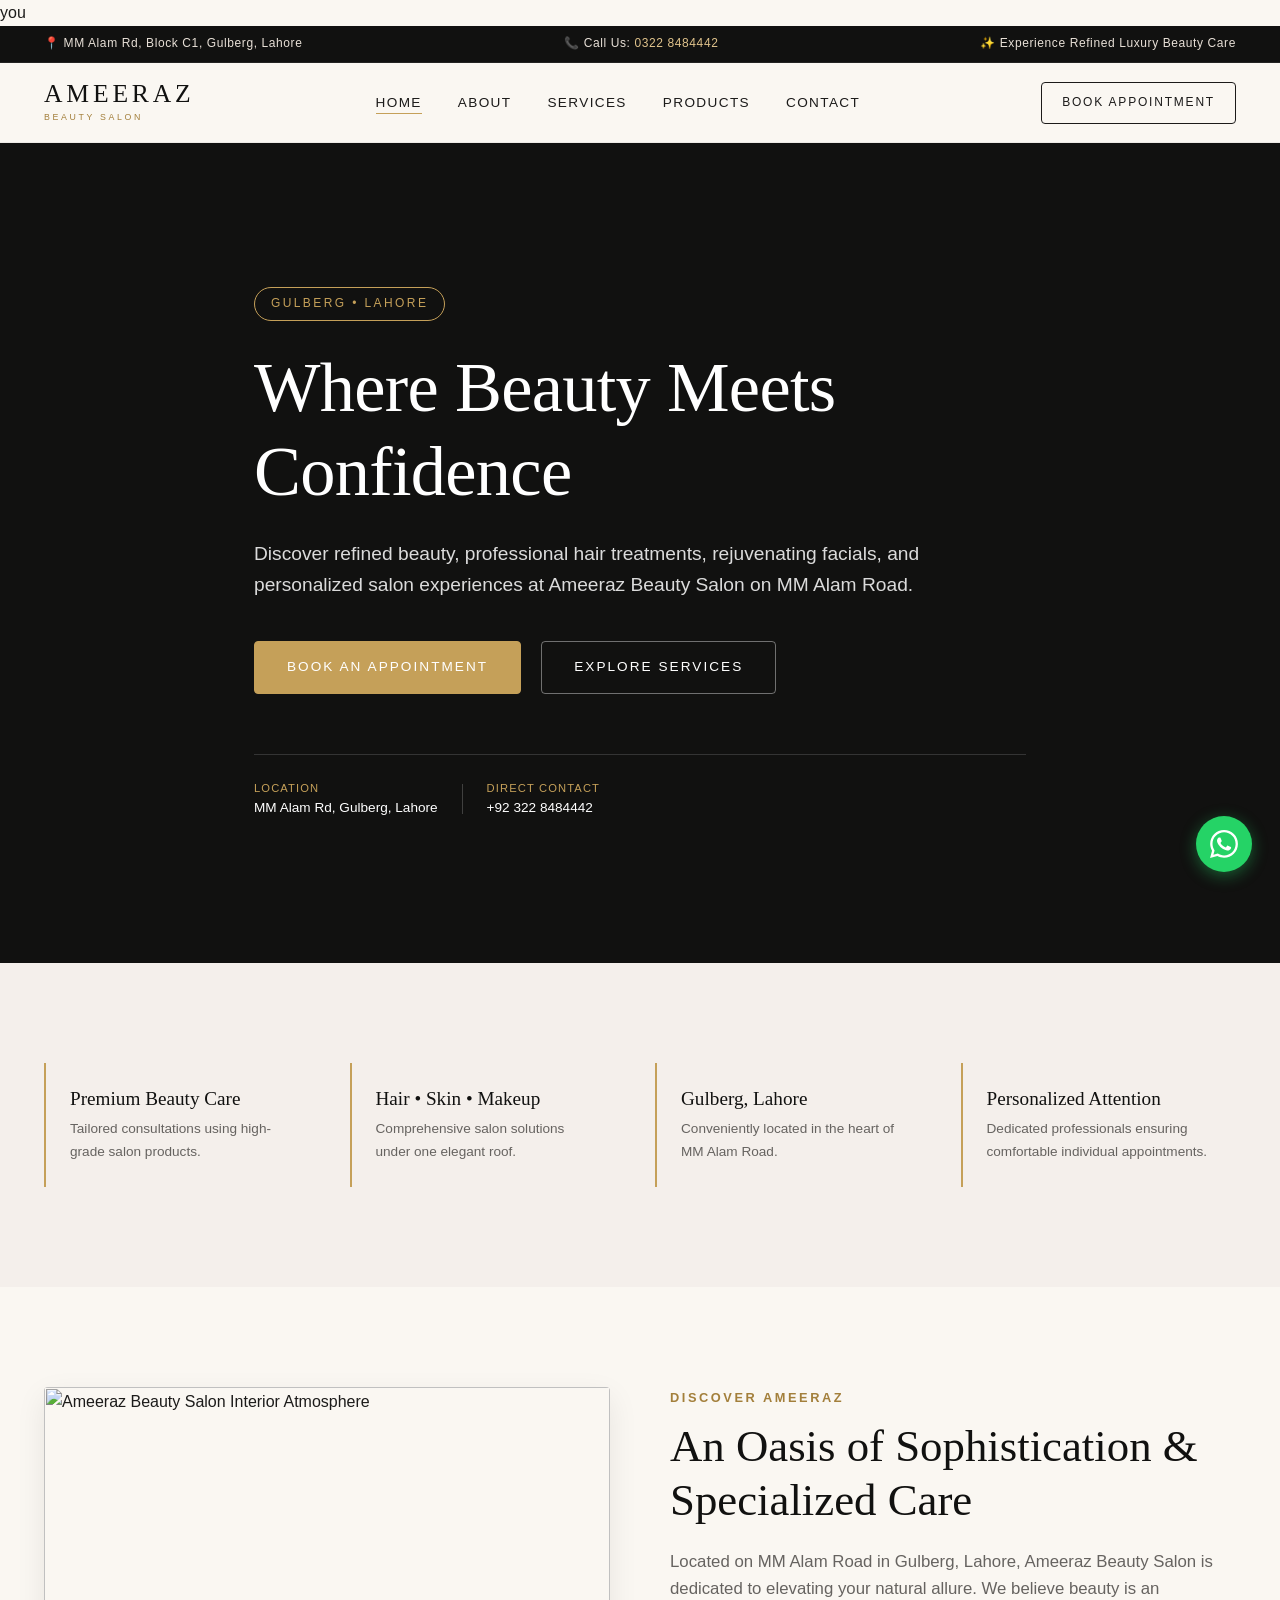
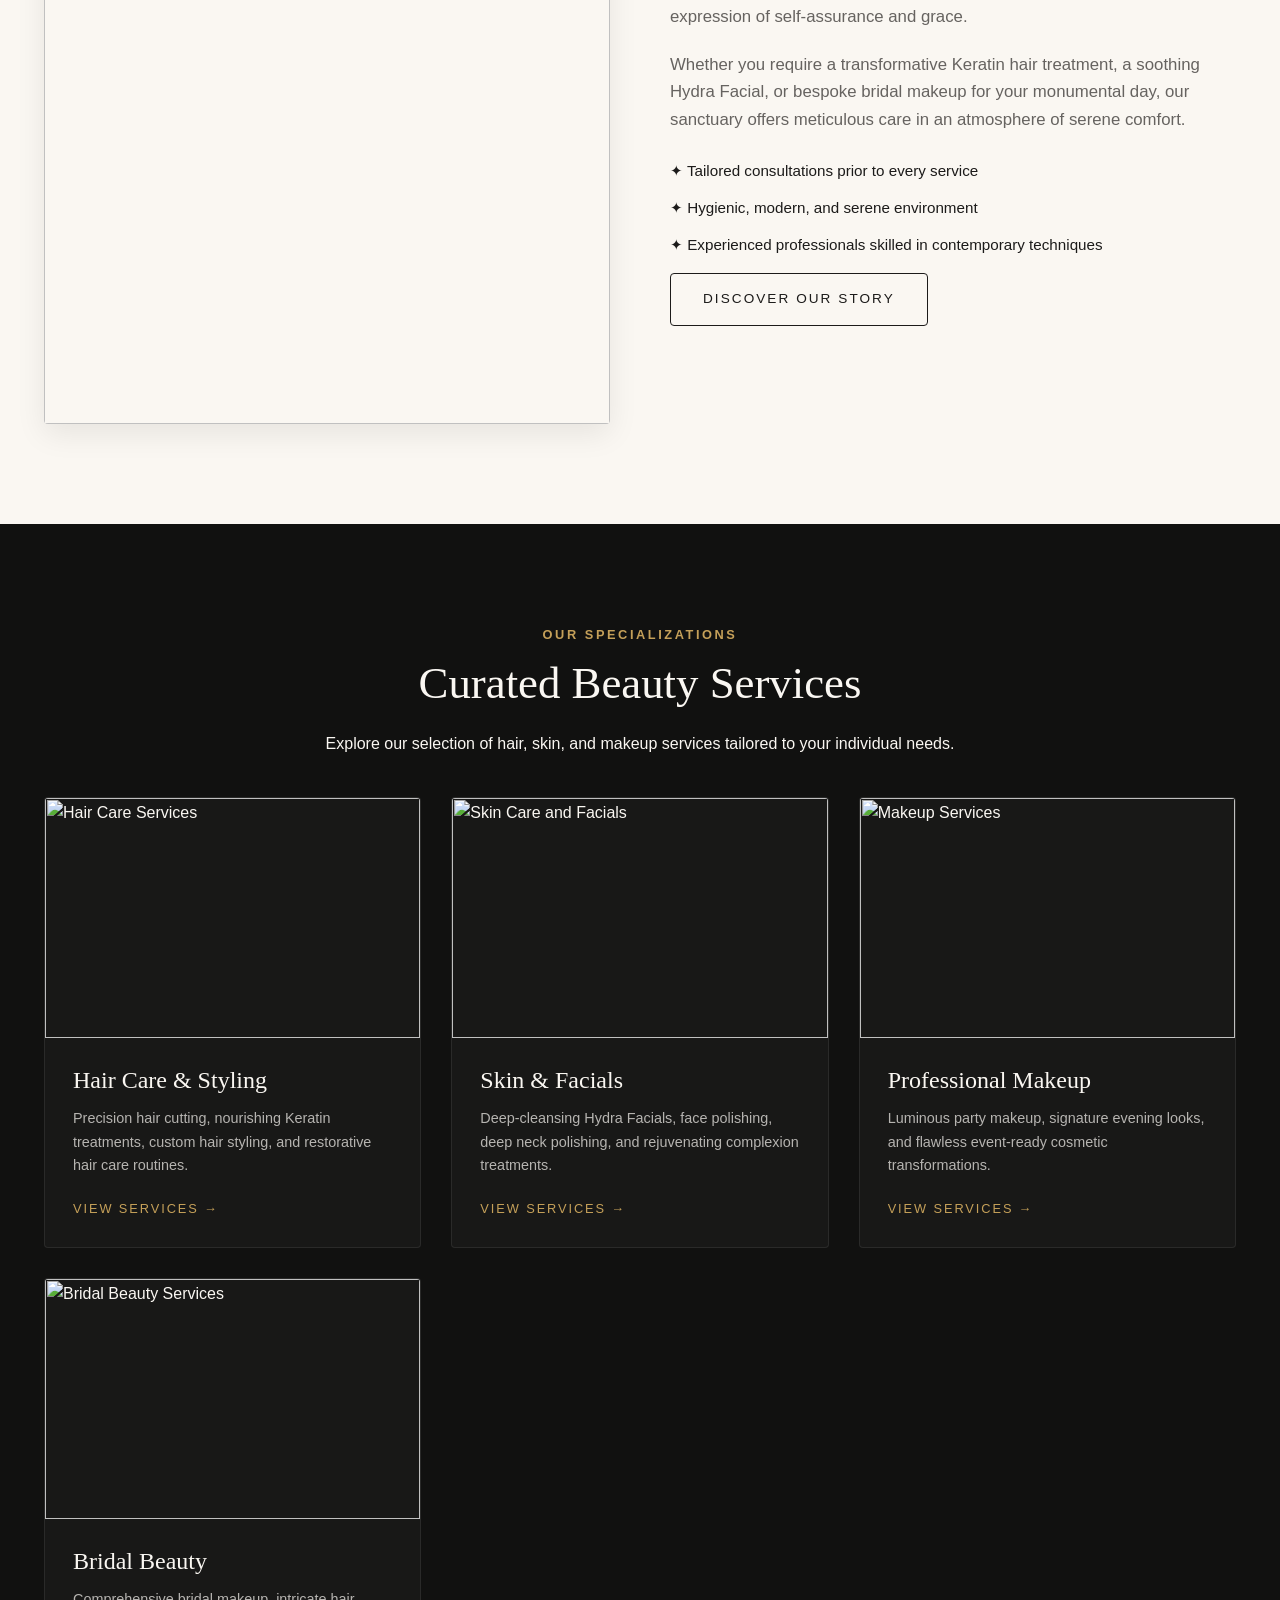
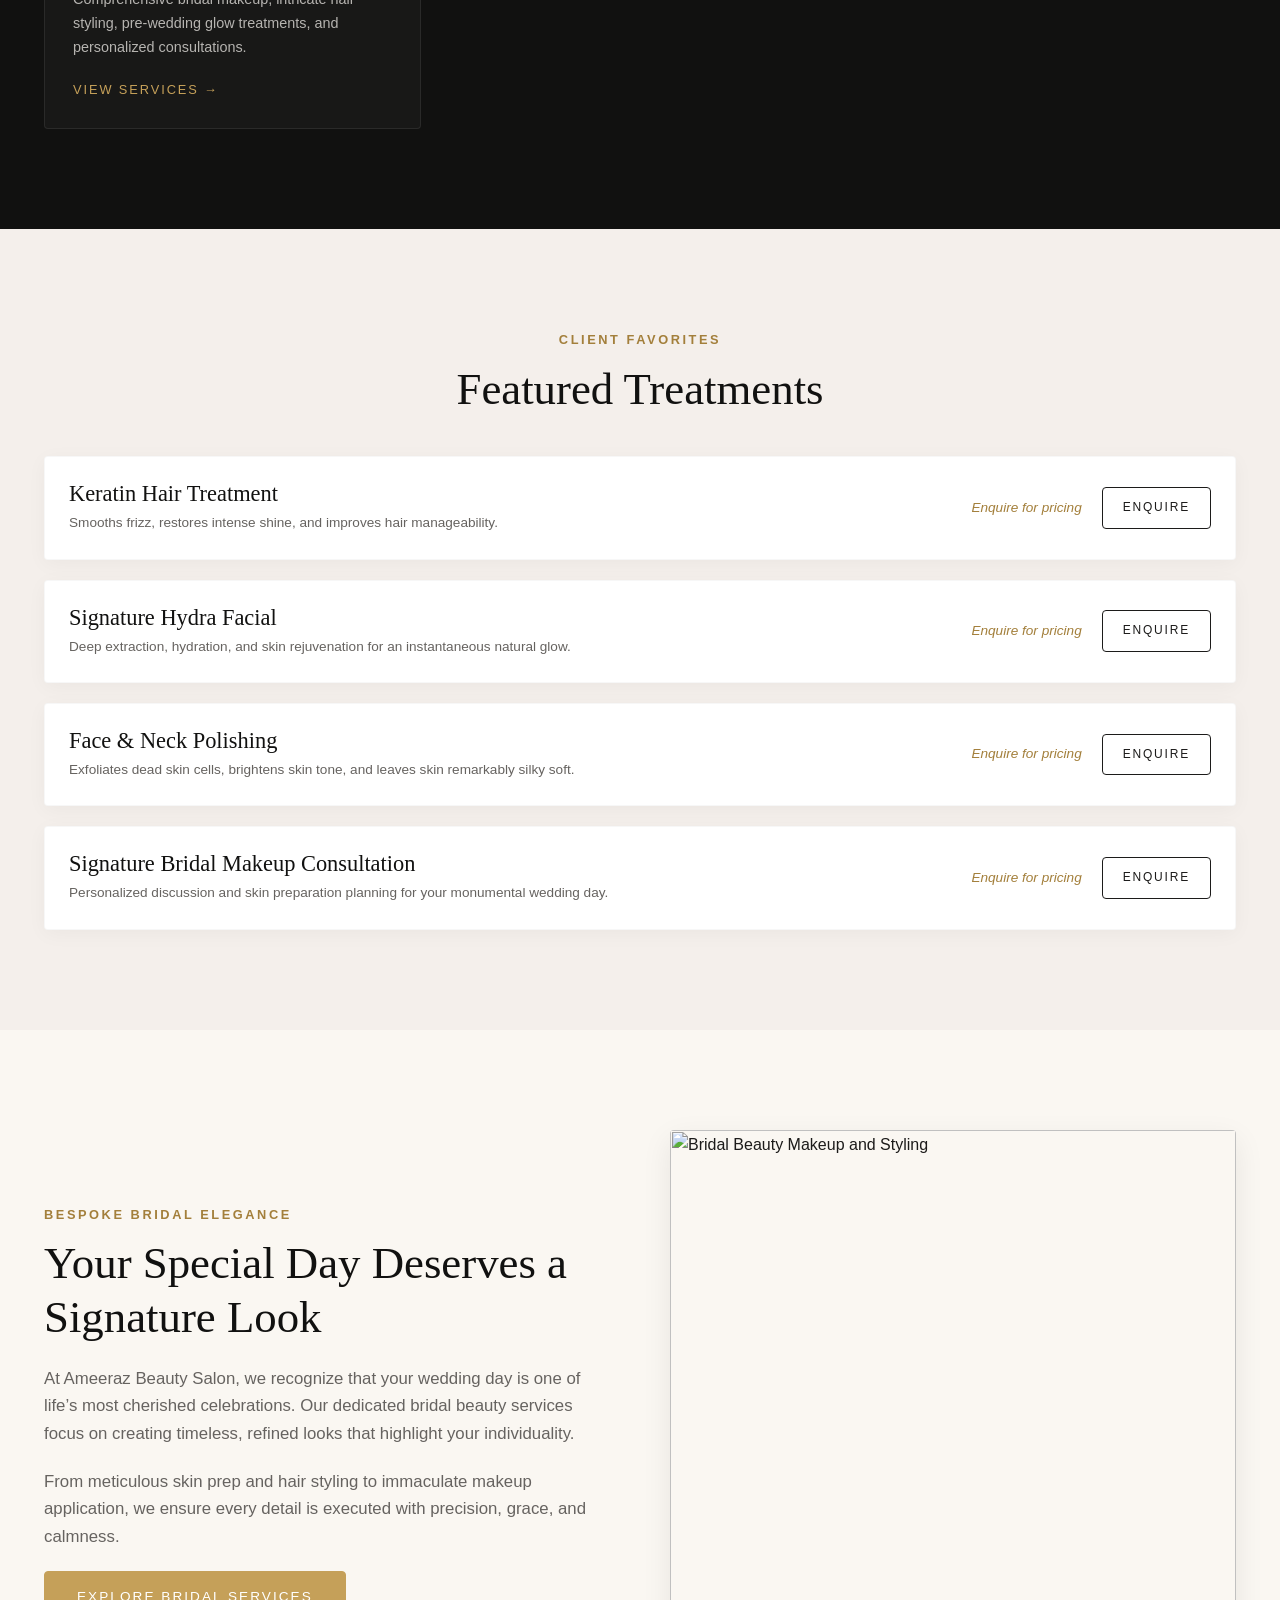
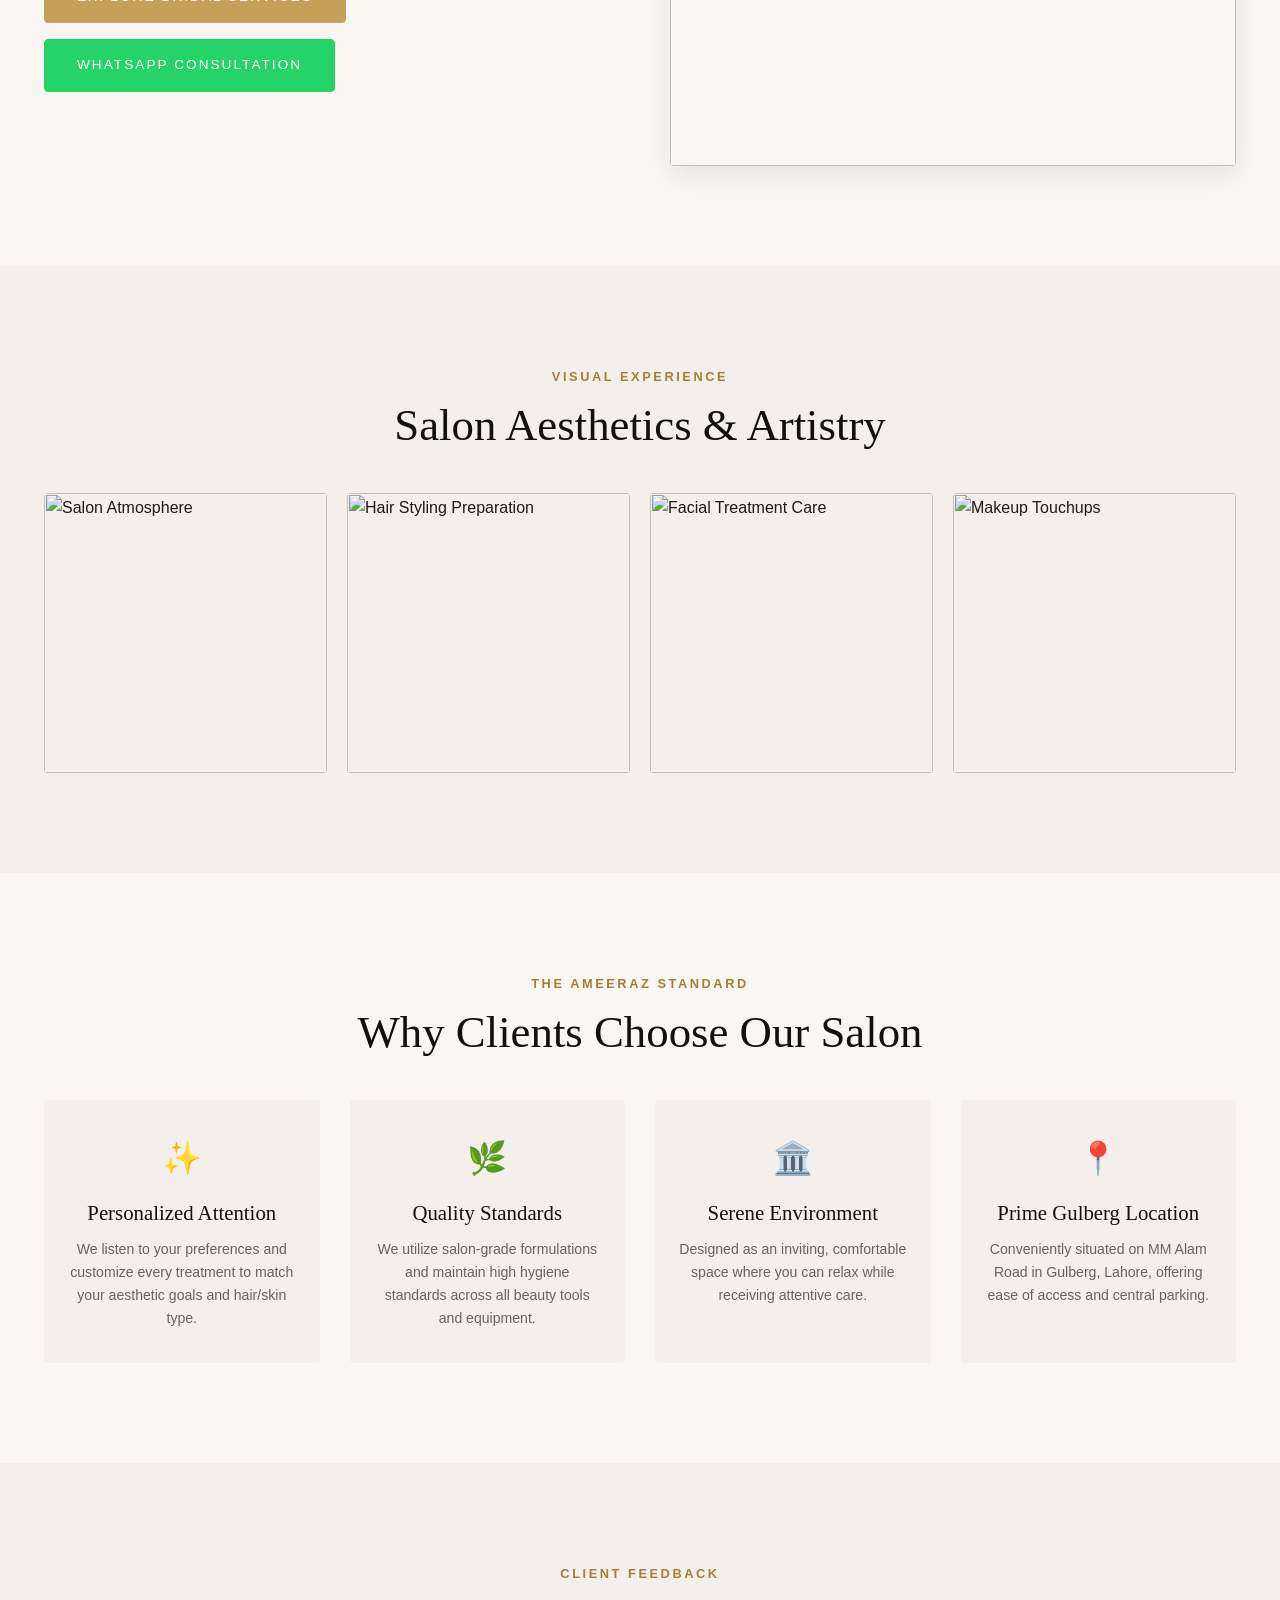
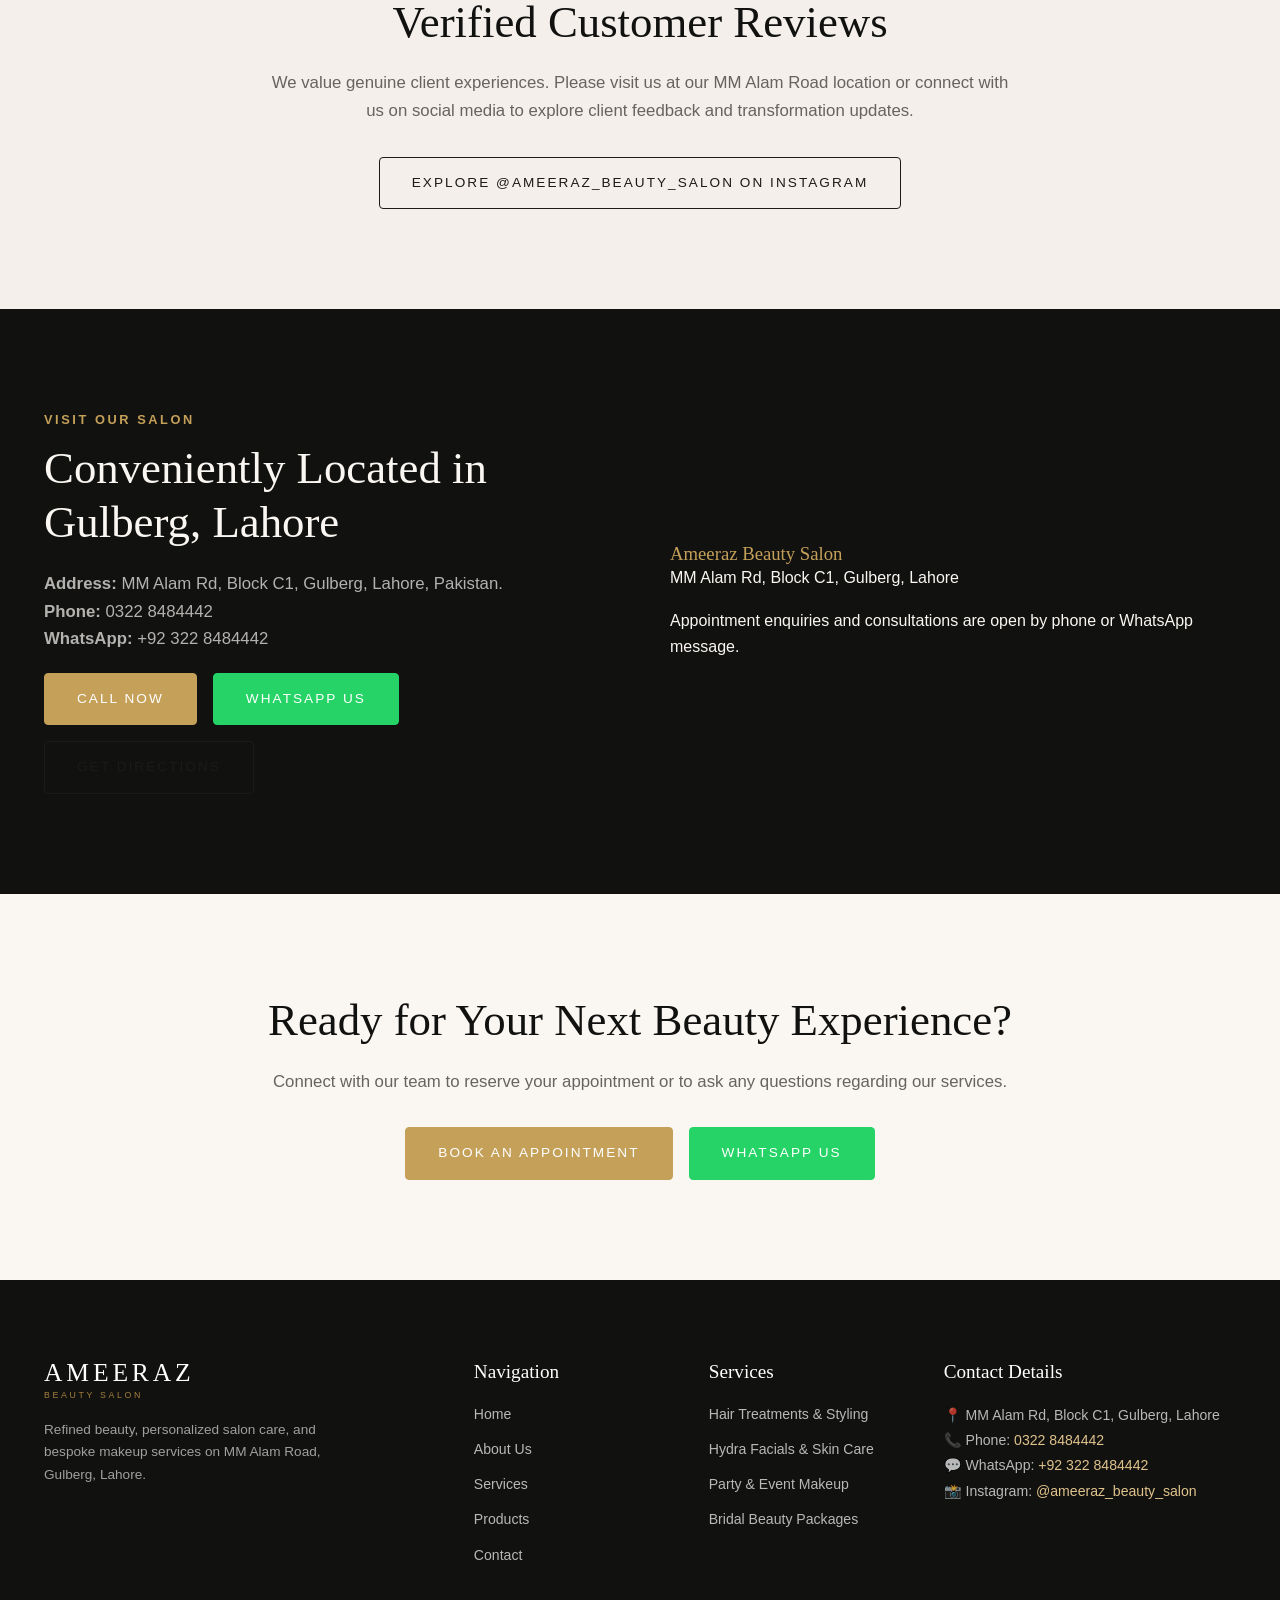
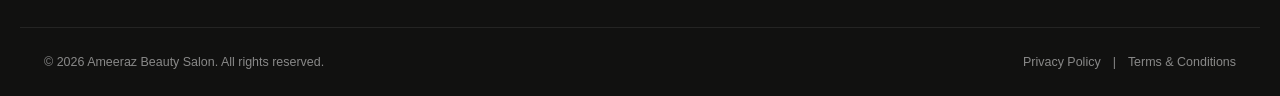
==== commit 206fdf02: "Update index.html" ====
--- a/index.html
+++ b/index.html
@@ -1,4 +1,4 @@
-<!DOCTYPE html>
+you<!DOCTYPE html>
 <html lang="en">
 <head>
   <meta charset="UTF-8">
@@ -490,5 +490,6 @@
   <!-- Application Logic -->
   <script src="main.js" defer></script>
   <script src="animations.js" defer></script>
+  <script src="https://cdn.zanderio.ai/widget/loader.js" data-id="wdg_3o8md83FcoAT9XA0Ro99NvIU" defer></script>
 </body>
 </html>
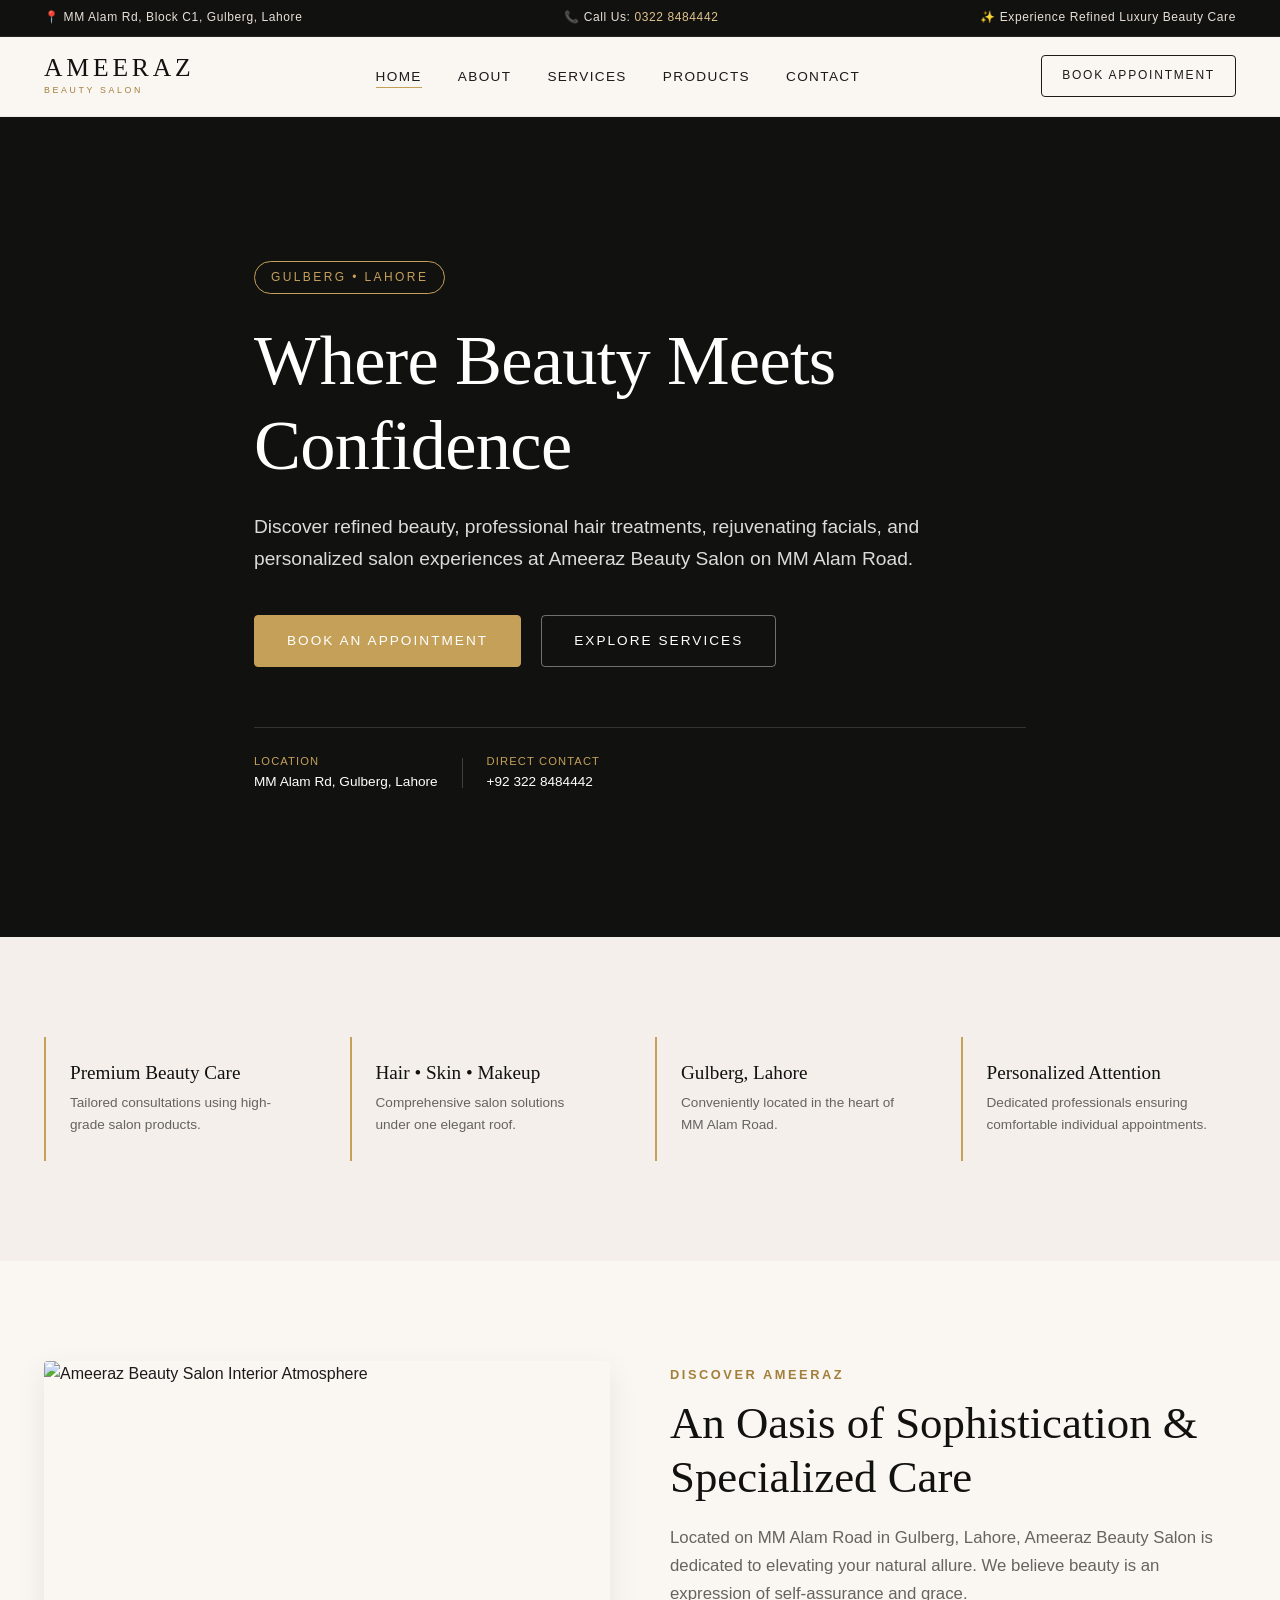
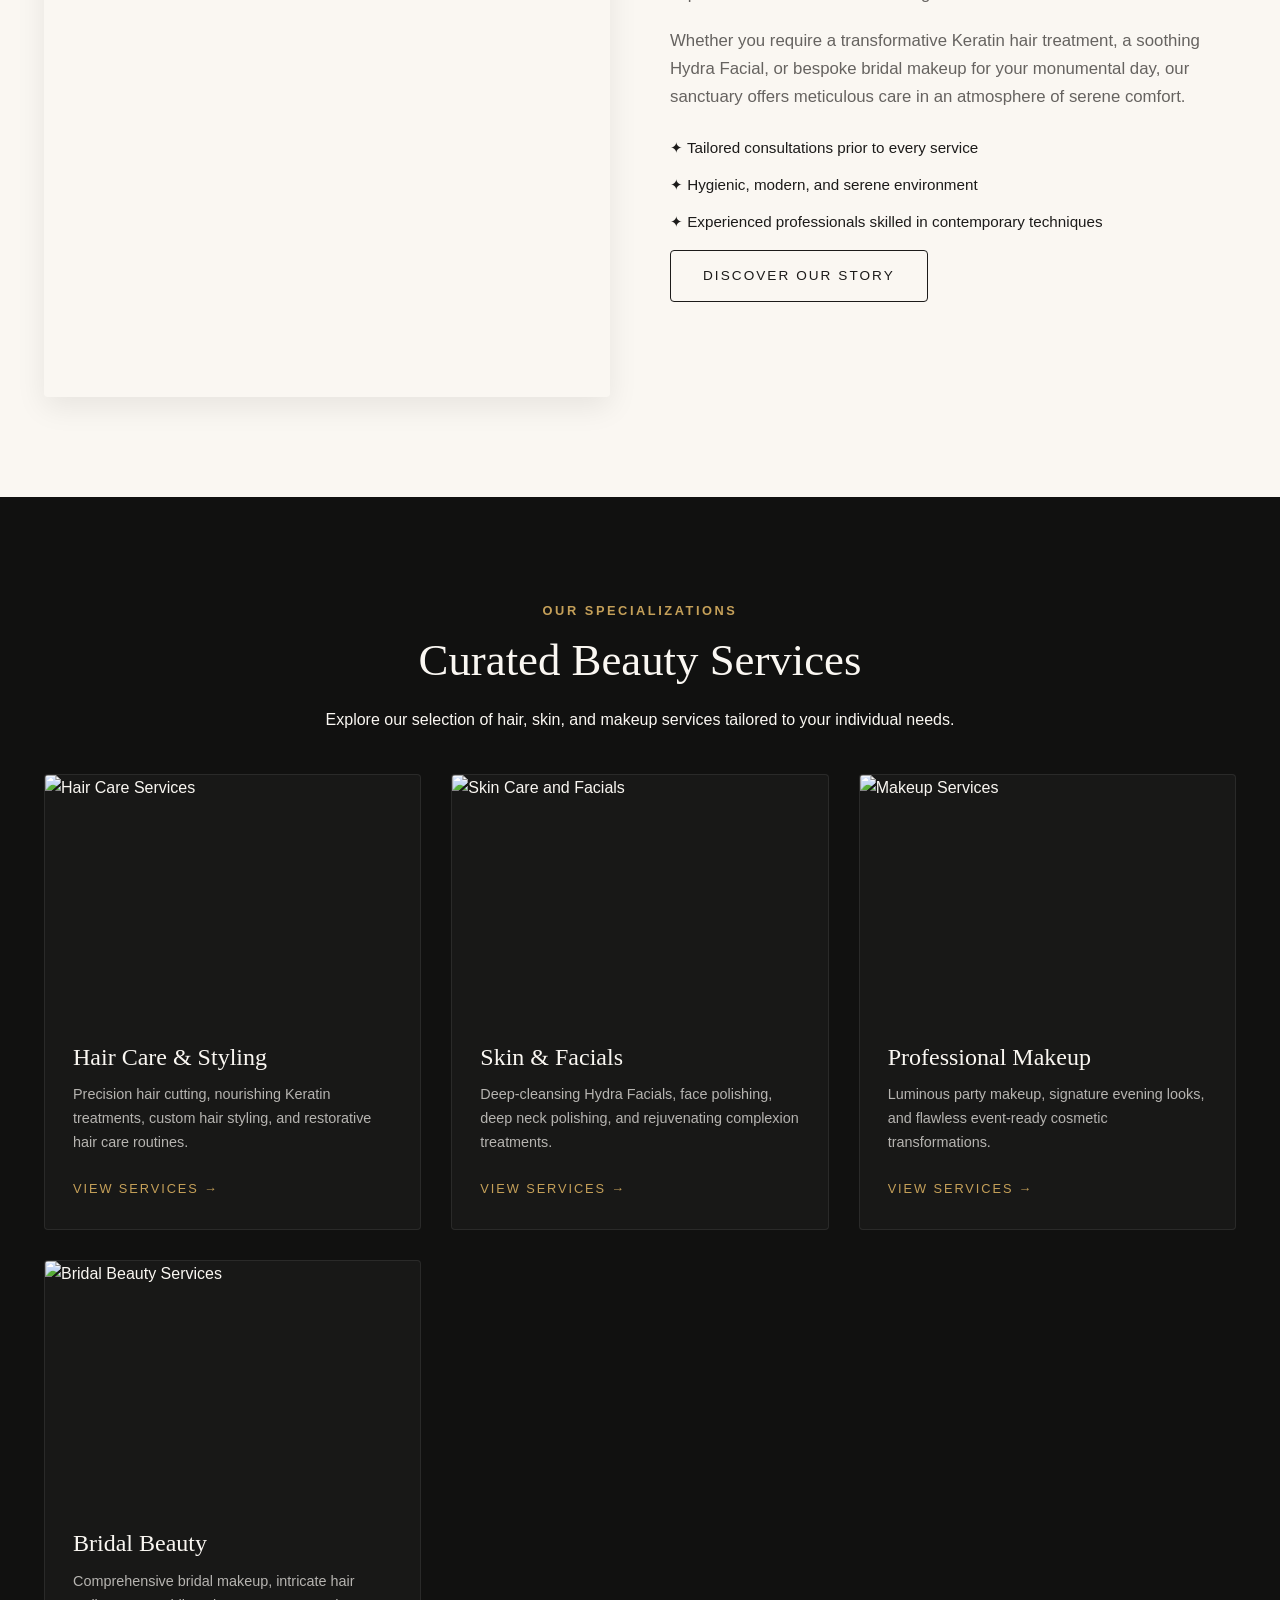
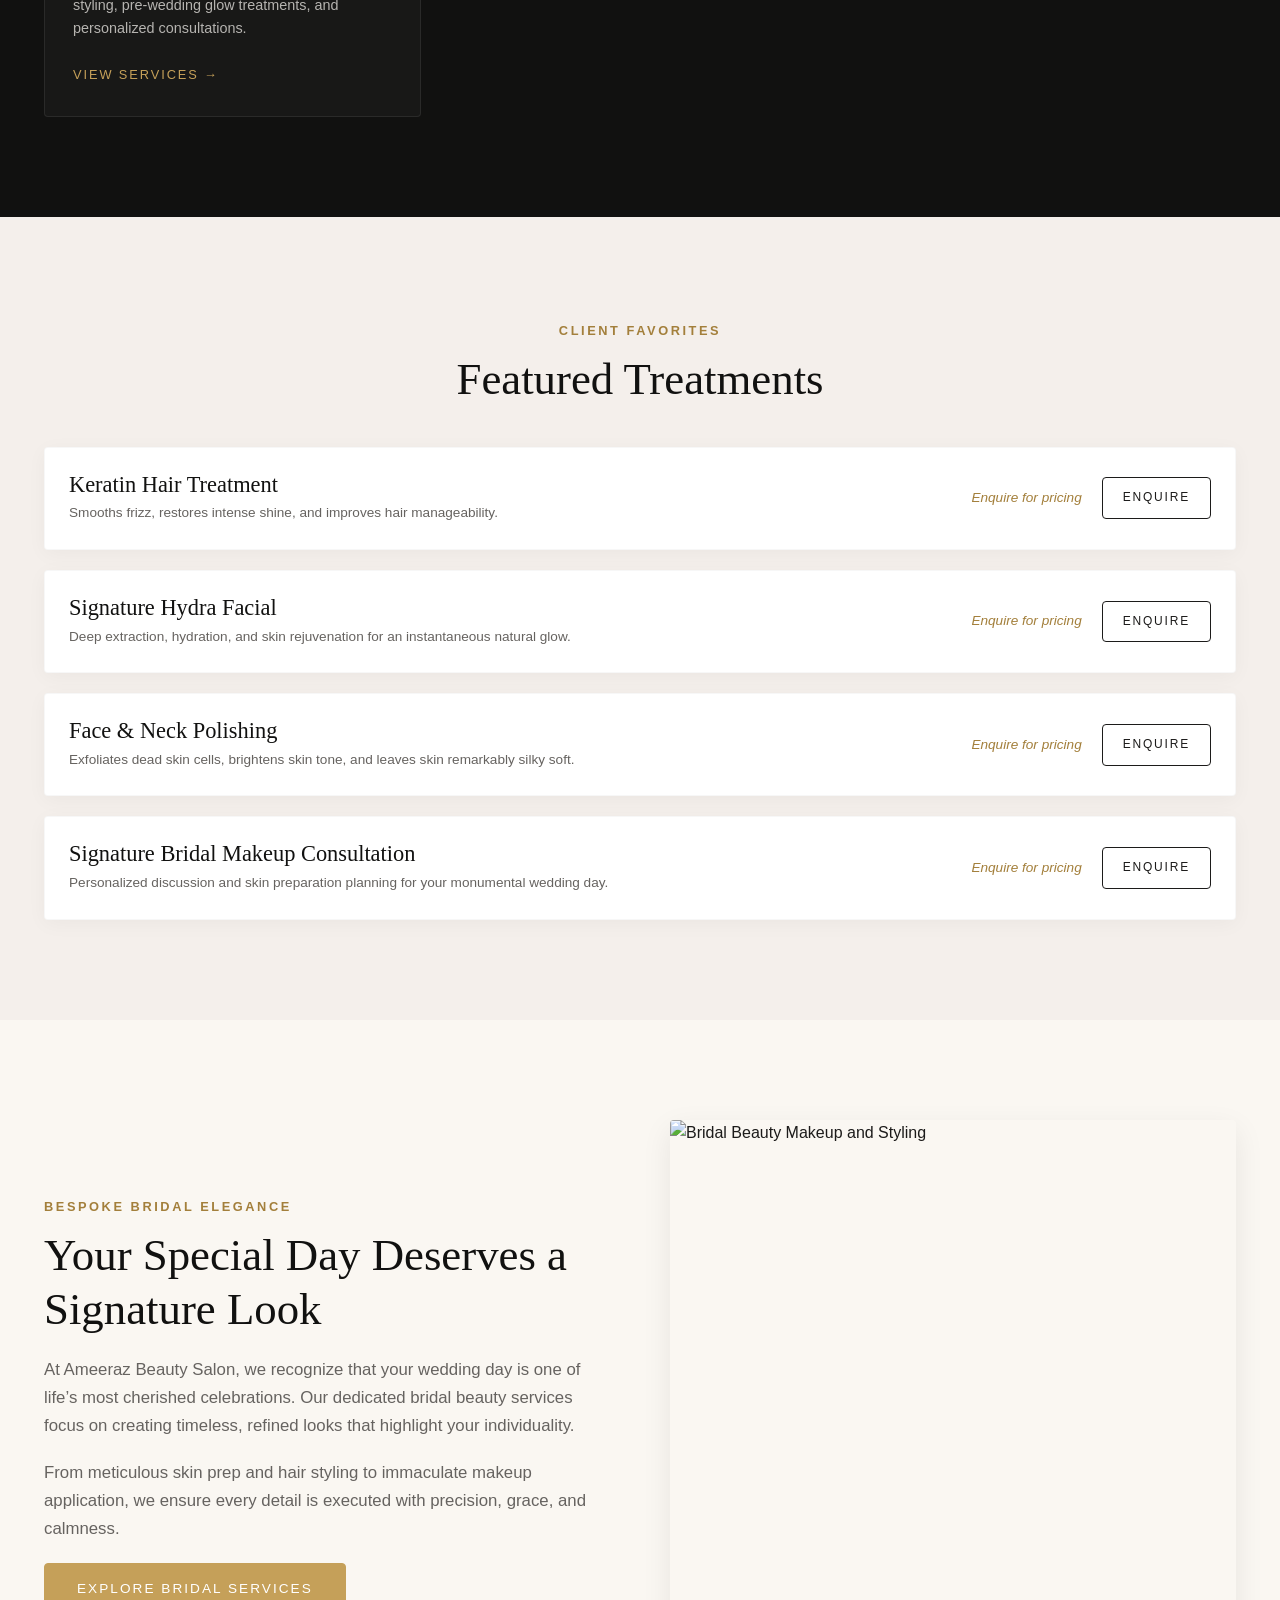
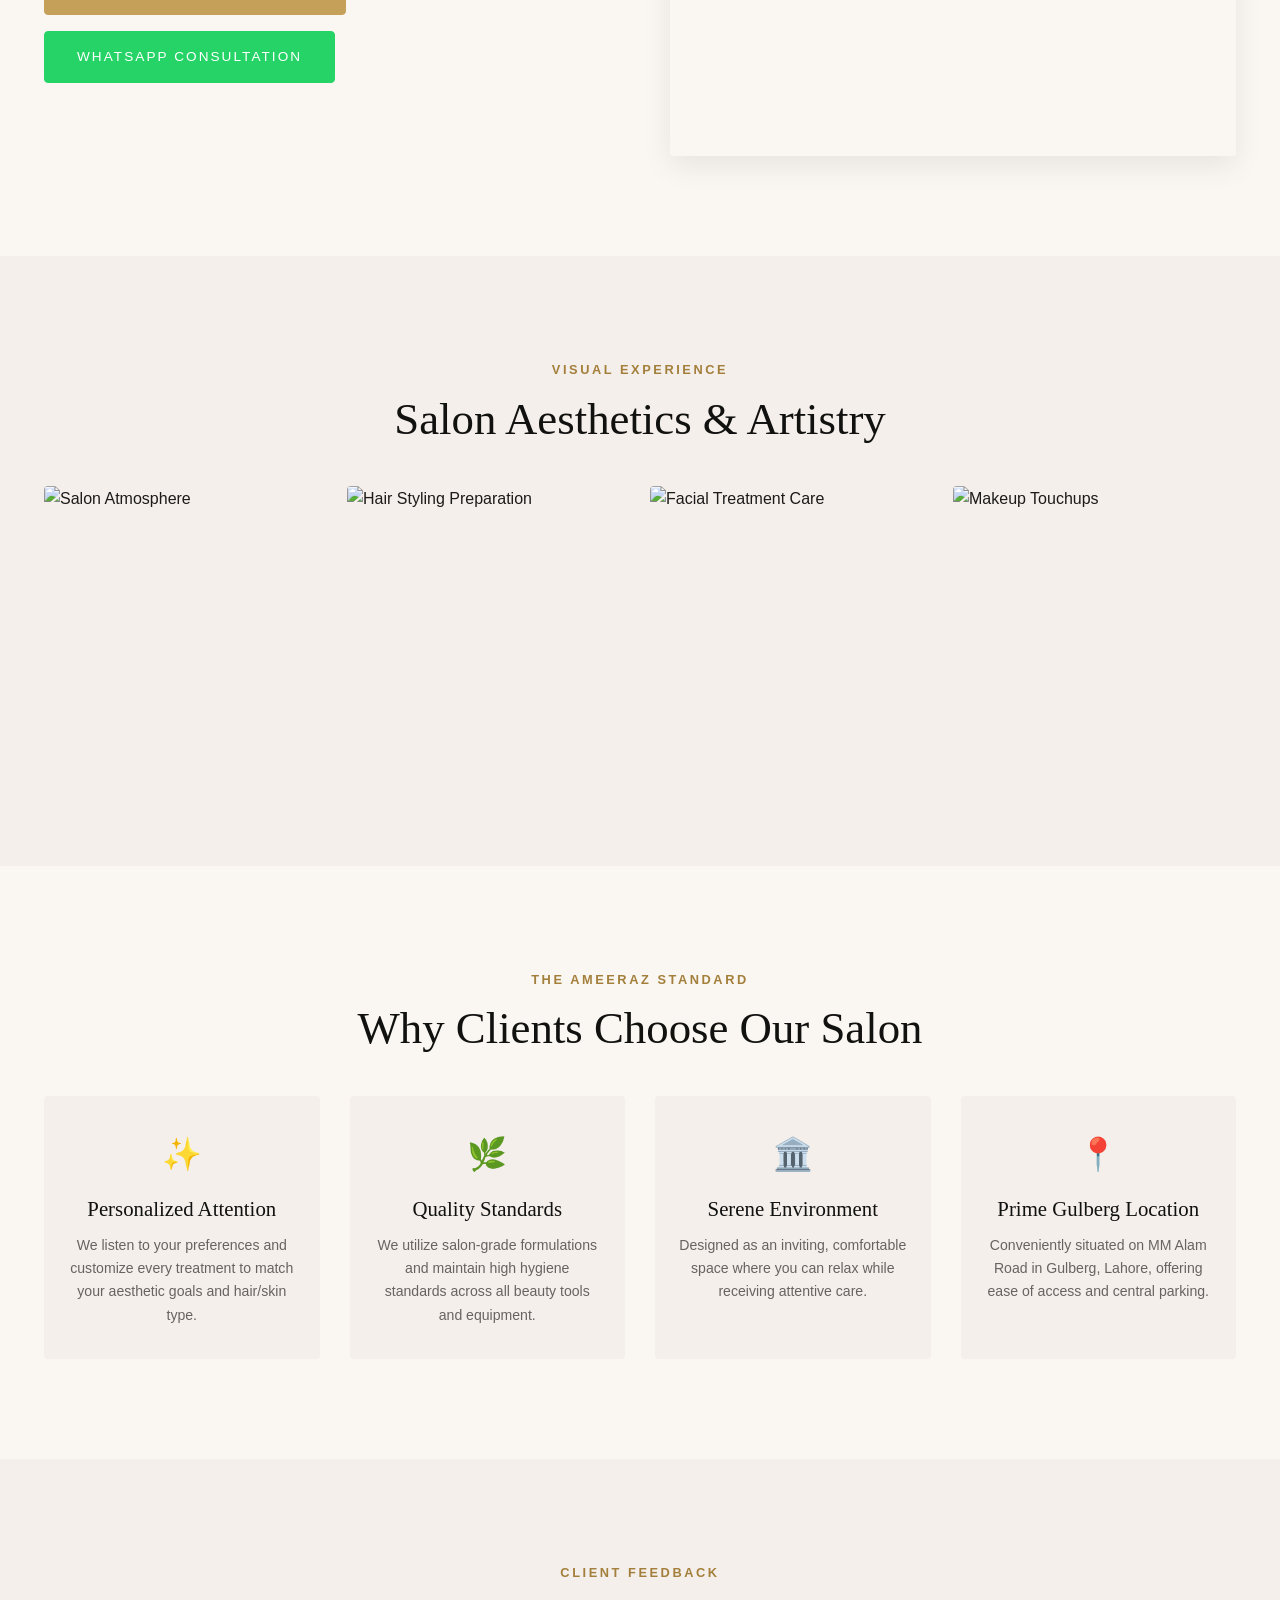
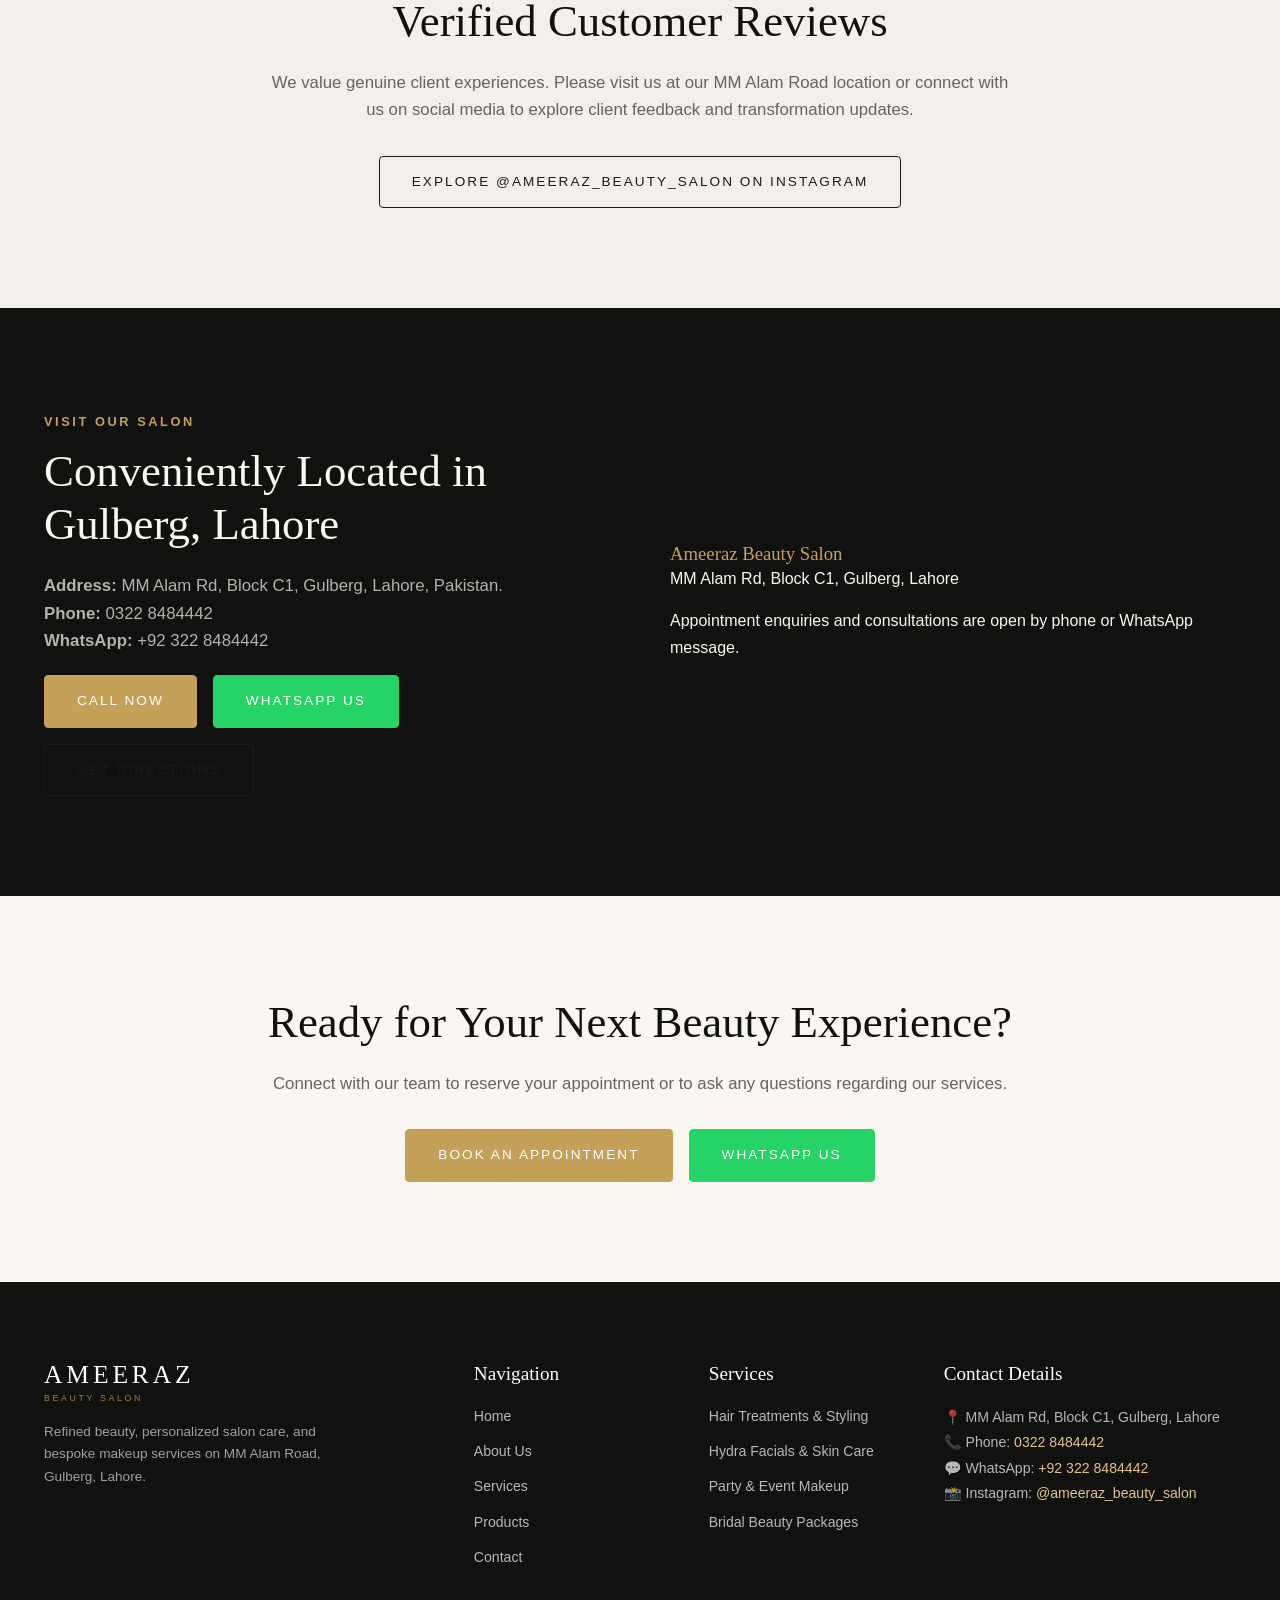
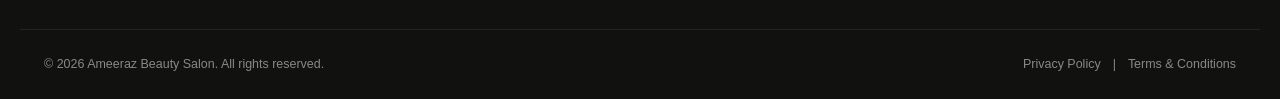
==== commit e02ce169: "Update index.html" ====
--- a/index.html
+++ b/index.html
@@ -1,4 +1,4 @@
-you<!DOCTYPE html>
+<!DOCTYPE html>
 <html lang="en">
 <head>
   <meta charset="UTF-8">
@@ -478,9 +478,7 @@
   </footer>
 
   <!-- Floating WhatsApp Button -->
-  <a href="https://wa.me/923228484442?text=Hello%20Ameeraz%20Beauty%20Salon,%20I%20would%20like%20to%20enquire%20about%20your%20services%20and%20book%20an%20appointment." class="floating-whatsapp" target="_blank" rel="noopener noreferrer" aria-label="Chat with Ameeraz Beauty Salon on WhatsApp">
-    <svg width="28" height="28" viewBox="0 0 24 24" fill="#ffffff"><path d="M.057 24l1.687-6.163c-1.041-1.804-1.588-3.849-1.587-5.946.003-6.556 5.338-11.891 11.893-11.891 3.181.001 6.167 1.24 8.413 3.488 2.245 2.248 3.481 5.236 3.48 8.414-.003 6.557-5.338 11.892-11.893 11.892-1.99-.001-3.951-.5-5.688-1.448l-6.305 1.654zm6.597-3.807c1.676.995 3.276 1.591 5.392 1.592 5.448 0 9.886-4.434 9.889-9.885.002-5.462-4.415-9.89-9.881-9.892-5.452 0-9.887 4.434-9.889 9.884-.001 2.225.651 3.891 1.746 5.634l-.999 3.648 3.742-.981zm11.387-5.464c-.074-.124-.272-.198-.57-.347-.297-.149-1.758-.868-2.031-.967-.272-.099-.47-.149-.669.149-.198.297-.768.967-.941 1.165-.173.198-.347.223-.644.074-.297-.149-1.255-.462-2.39-1.475-.883-.788-1.48-1.761-1.653-2.059-.173-.297-.018-.458.13-.606.134-.133.297-.347.446-.521.151-.172.2-.296.3-.495.099-.198.05-.372-.025-.521-.075-.148-.669-1.611-.916-2.206-.242-.579-.487-.501-.669-.51l-.57-.01c-.198 0-.52.074-.792.372s-1.04 1.016-1.04 2.479 1.065 2.876 1.213 3.074c.149.198 2.095 3.2 5.076 4.487.709.306 1.263.489 1.694.626.712.226 1.36.194 1.872.118.571-.085 1.758-.719 2.006-1.413.248-.695.248-1.29.173-1.414z"/></svg>
-  </a>
+
 
   <!-- JS Libraries (Deferred for performance) -->
   <script src="https://cdnjs.cloudflare.com/ajax/libs/gsap/3.12.2/gsap.min.js" defer></script>
@@ -490,6 +488,5 @@
   <!-- Application Logic -->
   <script src="main.js" defer></script>
   <script src="animations.js" defer></script>
-  <script src="https://cdn.zanderio.ai/widget/loader.js" data-id="wdg_3o8md83FcoAT9XA0Ro99NvIU" defer></script>
-</body>
+<script src="https://cdn.zanderio.ai/widget/loader.js" data-id="wdg_3o8md83FcoAT9XA0Ro99NvIU" defer></script></body>
 </html>
